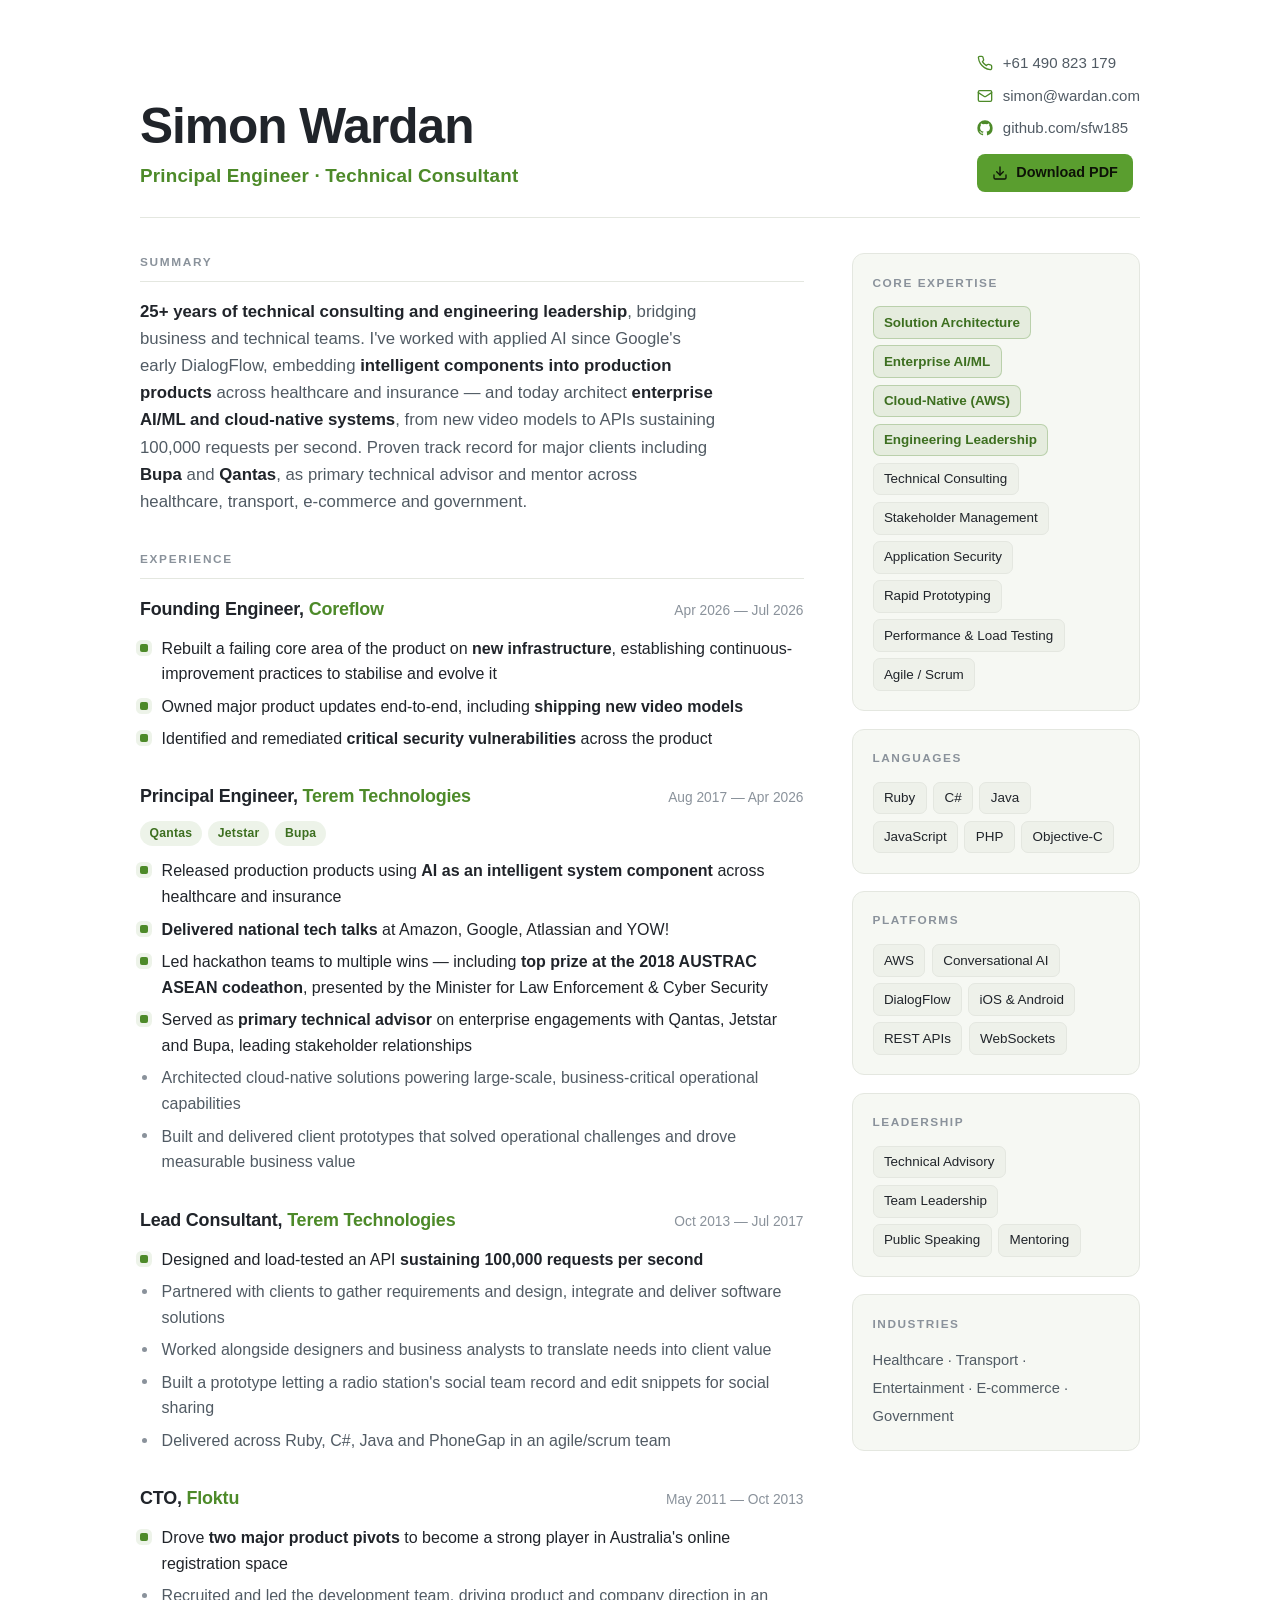
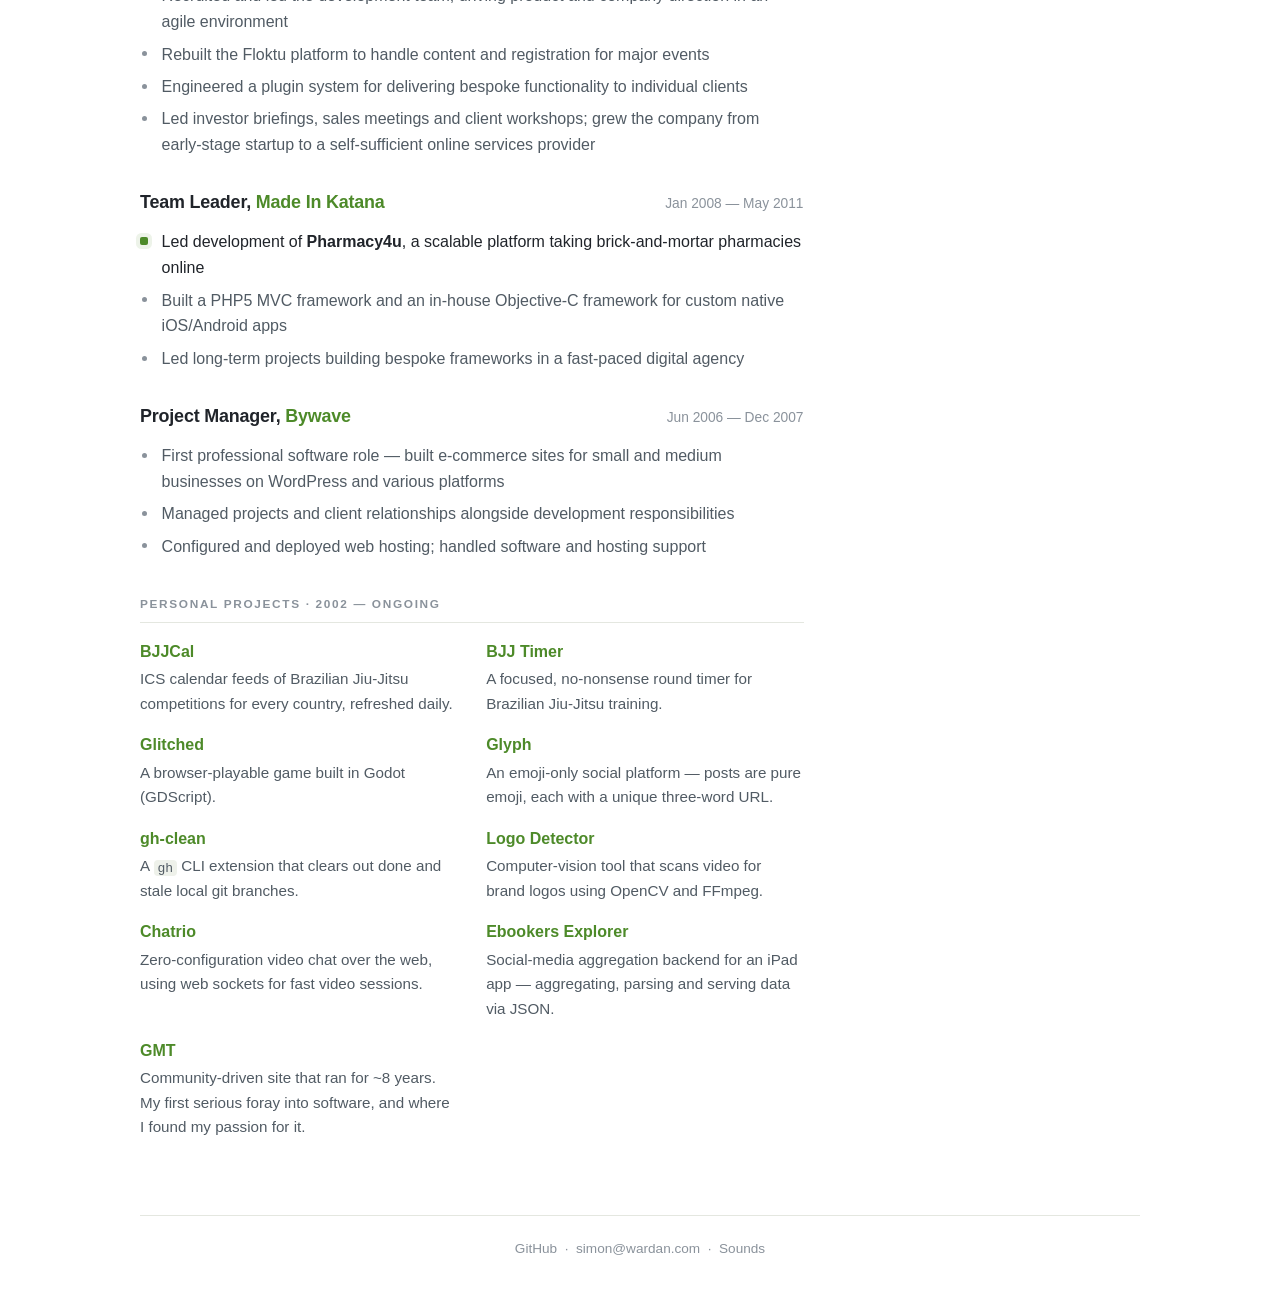
==== index.html @ 1c071cbb "Fix Download button contrast; add GitHub projects - Button text was inheriting .contact a's muted co" ====
<!DOCTYPE html>
<html lang="en-au">
<head>
	<meta charset="utf-8">
	<meta name="viewport" content="width=device-width, initial-scale=1">
	<title>Simon Wardan — Principal Engineer &amp; Technical Consultant</title>
	<meta name="description" content="Simon Wardan — Principal Engineer and technical consultant with 25+ years bridging business and technical teams. Enterprise AI/ML and cloud-native architecture for clients including Bupa, Qantas and Jetstar.">
	<style>
		:root {
			--bg: #ffffff;
			--surface: #f6f8f3;
			--surface-2: #eef1ea;
			--text: #20242a;
			--text-soft: #515b64;
			--text-faint: #8a929b;
			--border: #e4e7e0;
			--accent: #4d8a29;
			--accent-strong: #3d6f20;
			--accent-soft: rgba(77, 138, 41, 0.10);
			--accent-line: rgba(77, 138, 41, 0.28);
			--radius: 12px;
			--maxw: 1080px;
		}
		@media (prefers-color-scheme: dark) {
			:root {
				--bg: #12151a;
				--surface: #1a1e24;
				--surface-2: #21262e;
				--text: #e7eaec;
				--text-soft: #a6afb8;
				--text-faint: #6d7680;
				--border: #2a2f37;
				--accent: #86c34e;
				--accent-strong: #9fd766;
				--accent-soft: rgba(134, 195, 78, 0.13);
				--accent-line: rgba(134, 195, 78, 0.32);
			}
		}

		* { box-sizing: border-box; }
		html { -webkit-text-size-adjust: 100%; }
		body {
			font-family: -apple-system, BlinkMacSystemFont, "Segoe UI", Roboto, Helvetica, Arial, sans-serif;
			color: var(--text);
			background: var(--bg);
			margin: 0;
			line-height: 1.62;
			font-size: 16px;
			-webkit-font-smoothing: antialiased;
		}
		.wrap { max-width: var(--maxw); margin: 0 auto; padding: clamp(1.5rem, 4vw, 3.5rem) clamp(1.1rem, 4vw, 2.5rem); }

		a { color: var(--accent); text-decoration: none; }
		a:hover { text-decoration: underline; }

		/* ---------- Masthead ---------- */
		.masthead {
			display: flex;
			flex-wrap: wrap;
			gap: 1.5rem 2rem;
			align-items: flex-end;
			justify-content: space-between;
			padding-bottom: 1.6rem;
			border-bottom: 1px solid var(--border);
		}
		h1 {
			font-size: clamp(2.1rem, 6vw, 3.1rem);
			line-height: 1.04;
			letter-spacing: -0.02em;
			margin: 0;
			font-weight: 700;
		}
		.role {
			margin: 0.55rem 0 0;
			font-size: clamp(1rem, 2.6vw, 1.18rem);
			color: var(--accent);
			font-weight: 600;
			letter-spacing: 0.01em;
		}
		.contact {
			list-style: none;
			margin: 0;
			padding: 0;
			display: flex;
			flex-direction: column;
			gap: 0.5rem;
			font-size: 0.94rem;
		}
		.contact li { display: flex; align-items: center; gap: 0.6rem; color: var(--text-soft); }
		.contact a { color: var(--text-soft); }
		.contact a:hover { color: var(--accent); }
		.contact svg { width: 16px; height: 16px; flex: none; color: var(--accent); }
		.dl-item { margin-top: 0.35rem; }
		.contact .dl-btn {
			display: inline-flex; align-items: center; gap: 0.5rem;
			background: #5a9e2f; color: #0d1207; font-weight: 700; font-size: 0.9rem;
			padding: 0.45rem 0.95rem; border-radius: 8px; text-decoration: none;
			transition: background 0.15s ease;
		}
		.contact .dl-btn:hover { background: #67b338; color: #0d1207; text-decoration: none; }
		.contact .dl-btn svg { width: 16px; height: 16px; flex: none; color: currentColor; }
		@media (prefers-color-scheme: dark) {
			.contact .dl-btn { background: #86c34e; color: #0d1207; }
			.contact .dl-btn:hover { background: #97d15f; color: #0d1207; }
		}

		/* ---------- Layout ---------- */
		.layout {
			display: grid;
			grid-template-columns: 1fr;
			gap: 2.4rem;
			margin-top: 2.2rem;
		}
		@media (min-width: 880px) {
			.layout { grid-template-columns: minmax(0, 2.3fr) minmax(230px, 1fr); gap: 3rem; }
			.aside { align-self: start; position: sticky; top: 2rem; }
		}

		section { margin: 0 0 2.2rem; }
		.eyebrow {
			font-size: 0.74rem;
			font-weight: 700;
			letter-spacing: 0.14em;
			text-transform: uppercase;
			color: var(--text-faint);
			margin: 0 0 1rem;
			padding-bottom: 0.5rem;
			border-bottom: 1px solid var(--border);
		}

		/* ---------- Summary ---------- */
		.summary { font-size: 1.05rem; color: var(--text-soft); margin: 0 0 1rem; max-width: 62ch; }
		.summary strong { color: var(--text); font-weight: 600; }

		/* ---------- Experience ---------- */
		.job { margin-bottom: 1.9rem; }
		.job:last-child { margin-bottom: 0; }
		.job-head { display: flex; flex-wrap: wrap; align-items: baseline; justify-content: space-between; gap: 0.2rem 1rem; }
		.job-title { font-size: 1.12rem; font-weight: 700; margin: 0; letter-spacing: -0.01em; }
		.job-title .co { color: var(--accent); }
		.job-dates { font-size: 0.86rem; color: var(--text-faint); white-space: nowrap; font-variant-numeric: tabular-nums; }
		.chips { display: flex; flex-wrap: wrap; gap: 0.4rem; margin: 0.6rem 0 0.2rem; }
		.chip {
			font-size: 0.76rem; font-weight: 600; letter-spacing: 0.02em;
			color: var(--accent-strong); background: var(--accent-soft);
			padding: 0.18rem 0.6rem; border-radius: 999px;
		}
		@media (prefers-color-scheme: dark) { .chip { color: var(--accent-strong); } }

		ul.bullets { list-style: none; margin: 0.75rem 0 0; padding: 0; }
		ul.bullets li { position: relative; padding-left: 1.35rem; margin: 0.4rem 0; color: var(--text-soft); }
		ul.bullets li::before {
			content: ""; position: absolute; left: 0.15rem; top: 0.62em;
			width: 5px; height: 5px; border-radius: 50%;
			background: var(--text-faint);
		}
		ul.bullets li.win { color: var(--text); font-weight: 500; }
		ul.bullets li.win::before {
			content: ""; left: 0; top: 0.5em;
			width: 8px; height: 8px; border-radius: 2px;
			background: var(--accent);
			box-shadow: 0 0 0 4px var(--accent-soft);
		}
		ul.bullets li.win b { color: var(--text); font-weight: 700; }

		/* ---------- Projects ---------- */
		.projects { display: grid; gap: 1rem 1.8rem; }
		@media (min-width: 620px) { .projects { grid-template-columns: 1fr 1fr; } }
		.project { padding: 0; }
		.project h3 { margin: 0 0 0.15rem; font-size: 1rem; }
		.project h3 .accent, .project h3 a { color: var(--accent); text-decoration: none; }
		.project h3 a:hover { text-decoration: underline; }
		.project p { margin: 0; color: var(--text-soft); font-size: 0.95rem; }
		.project code { font-family: ui-monospace, SFMono-Regular, Menlo, monospace; font-size: 0.86em; background: var(--surface-2); padding: 0.05em 0.3em; border-radius: 4px; }

		/* ---------- Aside / Skills ---------- */
		.card {
			background: var(--surface);
			border: 1px solid var(--border);
			border-radius: var(--radius);
			padding: 1.2rem 1.25rem;
			margin-bottom: 1.1rem;
		}
		.card h2 {
			font-size: 0.74rem; font-weight: 700; letter-spacing: 0.13em; text-transform: uppercase;
			color: var(--text-faint); margin: 0 0 0.85rem;
		}
		.skill-list { display: flex; flex-wrap: wrap; gap: 0.4rem; }
		.skill {
			font-size: 0.84rem; font-weight: 500;
			background: var(--surface-2); color: var(--text);
			padding: 0.28rem 0.65rem; border-radius: 7px;
			border: 1px solid var(--border);
		}
		.skill.lead { background: var(--accent-soft); border-color: var(--accent-line); color: var(--accent-strong); font-weight: 600; }
		.inline-list { margin: 0; color: var(--text-soft); font-size: 0.92rem; line-height: 1.9; }

		/* ---------- Footer ---------- */
		.foot { margin-top: 2.5rem; padding-top: 1.4rem; border-top: 1px solid var(--border); font-size: 0.85rem; color: var(--text-faint); text-align: center; }
		.foot a { color: var(--text-faint); }
		.foot a:hover { color: var(--accent); }

		/* ---------- Print ---------- */
		@page { size: A4; margin: 12mm; }
		@media print {
			:root {
				--bg: #fff; --surface: #fff; --surface-2: #fff;
				--text: #000; --text-soft: #222; --text-faint: #555;
				--border: #ccc; --accent: #2f6317; --accent-strong: #2f6317;
				--accent-soft: #eef3e8; --accent-line: #cdd9c0;
			}
			body { font-size: 10.5pt; line-height: 1.4; }
			.wrap { max-width: none; padding: 0; }
			.layout { grid-template-columns: minmax(0, 2.3fr) minmax(200px, 1fr); gap: 1.4rem; margin-top: 1.2rem; }
			.aside { position: static; }
			.card { border: 1px solid #ddd; padding: 0.7rem 0.8rem; break-inside: avoid; }
			.job, .project { break-inside: avoid; }
			.contact .dl-item, .foot { display: none; }
			ul.bullets li.win::before { box-shadow: none; }
			a { color: #000; }
		}
	</style>
</head>
<body>
	<div class="wrap">

		<header class="masthead">
			<div class="identity">
				<h1>Simon Wardan</h1>
				<p class="role">Principal Engineer &middot; Technical Consultant</p>
			</div>
			<ul class="contact">
				<li>
					<svg viewBox="0 0 24 24" fill="none" stroke="currentColor" stroke-width="2" stroke-linecap="round" stroke-linejoin="round"><path d="M22 16.92v3a2 2 0 0 1-2.18 2 19.79 19.79 0 0 1-8.63-3.07 19.5 19.5 0 0 1-6-6 19.79 19.79 0 0 1-3.07-8.67A2 2 0 0 1 4.11 2h3a2 2 0 0 1 2 1.72c.13.96.36 1.9.7 2.81a2 2 0 0 1-.45 2.11L8.09 9.91a16 16 0 0 0 6 6l1.27-1.27a2 2 0 0 1 2.11-.45c.9.34 1.85.57 2.81.7A2 2 0 0 1 22 16.92z"/></svg>
					<a href="tel:+61490823179">+61 490 823 179</a>
				</li>
				<li>
					<svg viewBox="0 0 24 24" fill="none" stroke="currentColor" stroke-width="2" stroke-linecap="round" stroke-linejoin="round"><rect x="2" y="4" width="20" height="16" rx="2"/><path d="m22 7-8.97 5.7a1.94 1.94 0 0 1-2.06 0L2 7"/></svg>
					<a href="mailto:simon@wardan.com">simon@wardan.com</a>
				</li>
				<li>
					<svg viewBox="0 0 24 24" fill="currentColor"><path d="M12 .5A11.5 11.5 0 0 0 .5 12a11.5 11.5 0 0 0 7.86 10.92c.58.1.79-.25.79-.56v-2c-3.2.7-3.88-1.37-3.88-1.37-.53-1.34-1.29-1.7-1.29-1.7-1.05-.72.08-.7.08-.7 1.16.08 1.77 1.2 1.77 1.2 1.03 1.77 2.7 1.26 3.36.96.1-.75.4-1.26.73-1.55-2.56-.29-5.25-1.28-5.25-5.7 0-1.26.45-2.29 1.19-3.1-.12-.29-.52-1.46.11-3.05 0 0 .97-.31 3.18 1.18a11 11 0 0 1 5.8 0c2.2-1.49 3.17-1.18 3.17-1.18.63 1.59.23 2.76.11 3.05.74.81 1.19 1.84 1.19 3.1 0 4.43-2.7 5.4-5.27 5.69.41.36.78 1.06.78 2.14v3.17c0 .31.21.67.8.56A11.5 11.5 0 0 0 23.5 12 11.5 11.5 0 0 0 12 .5z"/></svg>
					<a href="https://github.com/sfw185">github.com/sfw185</a>
				</li>
				<li class="dl-item">
					<a class="dl-btn" href="Simon-Wardan-Resume.pdf" download>
						<svg viewBox="0 0 24 24" fill="none" stroke="currentColor" stroke-width="2" stroke-linecap="round" stroke-linejoin="round"><path d="M21 15v4a2 2 0 0 1-2 2H5a2 2 0 0 1-2-2v-4"/><path d="M7 10l5 5 5-5"/><path d="M12 15V3"/></svg>
						Download PDF
					</a>
				</li>
			</ul>
		</header>

		<div class="layout">
			<main>
				<section>
					<p class="eyebrow">Summary</p>
					<p class="summary">
						<strong>25+ years of technical consulting and engineering leadership</strong>, bridging business and technical teams.
						I've worked with applied AI since Google's early DialogFlow, embedding <strong>intelligent components into production
						products</strong> across healthcare and insurance — and today architect <strong>enterprise AI/ML and cloud-native
						systems</strong>, from new video models to APIs sustaining 100,000 requests per second. Proven track record for major
						clients including <strong>Bupa</strong> and <strong>Qantas</strong>, as primary technical advisor and mentor across
						healthcare, transport, e-commerce and government.
					</p>
				</section>

				<section>
					<p class="eyebrow">Experience</p>

					<div class="job">
						<div class="job-head">
							<p class="job-title">Founding Engineer, <span class="co">Coreflow</span></p>
							<span class="job-dates">Apr 2026 — Jul 2026</span>
						</div>
						<ul class="bullets">
							<li class="win">Rebuilt a failing core area of the product on <b>new infrastructure</b>, establishing continuous-improvement practices to stabilise and evolve it</li>
							<li class="win">Owned major product updates end-to-end, including <b>shipping new video models</b></li>
							<li class="win">Identified and remediated <b>critical security vulnerabilities</b> across the product</li>
						</ul>
					</div>

					<div class="job">
						<div class="job-head">
							<p class="job-title">Principal Engineer, <span class="co">Terem Technologies</span></p>
							<span class="job-dates">Aug 2017 — Apr 2026</span>
						</div>
						<div class="chips">
							<span class="chip">Qantas</span>
							<span class="chip">Jetstar</span>
							<span class="chip">Bupa</span>
						</div>
						<ul class="bullets">
							<li class="win">Released production products using <b>AI as an intelligent system component</b> across healthcare and insurance</li>
							<li class="win"><b>Delivered national tech talks</b> at Amazon, Google, Atlassian and YOW!</li>
							<li class="win">Led hackathon teams to multiple wins — including <b>top prize at the 2018 AUSTRAC ASEAN codeathon</b>, presented by the Minister for Law Enforcement &amp; Cyber Security</li>
							<li class="win">Served as <b>primary technical advisor</b> on enterprise engagements with Qantas, Jetstar and Bupa, leading stakeholder relationships</li>
							<li>Architected cloud-native solutions powering large-scale, business-critical operational capabilities</li>
							<li>Built and delivered client prototypes that solved operational challenges and drove measurable business value</li>
						</ul>
					</div>

					<div class="job">
						<div class="job-head">
							<p class="job-title">Lead Consultant, <span class="co">Terem Technologies</span></p>
							<span class="job-dates">Oct 2013 — Jul 2017</span>
						</div>
						<ul class="bullets">
							<li class="win">Designed and load-tested an API <b>sustaining 100,000 requests per second</b></li>
							<li>Partnered with clients to gather requirements and design, integrate and deliver software solutions</li>
							<li>Worked alongside designers and business analysts to translate needs into client value</li>
							<li>Built a prototype letting a radio station's social team record and edit snippets for social sharing</li>
							<li>Delivered across Ruby, C#, Java and PhoneGap in an agile/scrum team</li>
						</ul>
					</div>

					<div class="job">
						<div class="job-head">
							<p class="job-title">CTO, <span class="co">Floktu</span></p>
							<span class="job-dates">May 2011 — Oct 2013</span>
						</div>
						<ul class="bullets">
							<li class="win">Drove <b>two major product pivots</b> to become a strong player in Australia's online registration space</li>
							<li>Recruited and led the development team, driving product and company direction in an agile environment</li>
							<li>Rebuilt the Floktu platform to handle content and registration for major events</li>
							<li>Engineered a plugin system for delivering bespoke functionality to individual clients</li>
							<li>Led investor briefings, sales meetings and client workshops; grew the company from early-stage startup to a self-sufficient online services provider</li>
						</ul>
					</div>

					<div class="job">
						<div class="job-head">
							<p class="job-title">Team Leader, <span class="co">Made In Katana</span></p>
							<span class="job-dates">Jan 2008 — May 2011</span>
						</div>
						<ul class="bullets">
							<li class="win">Led development of <b>Pharmacy4u</b>, a scalable platform taking brick-and-mortar pharmacies online</li>
							<li>Built a PHP5 MVC framework and an in-house Objective-C framework for custom native iOS/Android apps</li>
							<li>Led long-term projects building bespoke frameworks in a fast-paced digital agency</li>
						</ul>
					</div>

					<div class="job">
						<div class="job-head">
							<p class="job-title">Project Manager, <span class="co">Bywave</span></p>
							<span class="job-dates">Jun 2006 — Dec 2007</span>
						</div>
						<ul class="bullets">
							<li>First professional software role — built e-commerce sites for small and medium businesses on WordPress and various platforms</li>
							<li>Managed projects and client relationships alongside development responsibilities</li>
							<li>Configured and deployed web hosting; handled software and hosting support</li>
						</ul>
					</div>
				</section>

				<section>
					<p class="eyebrow">Personal Projects &middot; 2002 — Ongoing</p>
					<div class="projects">
						<div class="project">
							<h3><a href="https://bjjcal.app/">BJJCal</a></h3>
							<p>ICS calendar feeds of Brazilian Jiu-Jitsu competitions for every country, refreshed daily.</p>
						</div>
						<div class="project">
							<h3><a href="https://bjj-timer.com/">BJJ Timer</a></h3>
							<p>A focused, no-nonsense round timer for Brazilian Jiu-Jitsu training.</p>
						</div>
						<div class="project">
							<h3><a href="https://playglitched.com/">Glitched</a></h3>
							<p>A browser-playable game built in Godot (GDScript).</p>
						</div>
						<div class="project">
							<h3><a href="https://github.com/sfw185/glyph">Glyph</a></h3>
							<p>An emoji-only social platform — posts are pure emoji, each with a unique three-word URL.</p>
						</div>
						<div class="project">
							<h3><a href="https://github.com/sfw185/gh-clean">gh-clean</a></h3>
							<p>A <code>gh</code> CLI extension that clears out done and stale local git branches.</p>
						</div>
						<div class="project">
							<h3><a href="https://github.com/sfw185/LogoDetector">Logo Detector</a></h3>
							<p>Computer-vision tool that scans video for brand logos using OpenCV and FFmpeg.</p>
						</div>
						<div class="project">
							<h3><span class="accent">Chatrio</span></h3>
							<p>Zero-configuration video chat over the web, using web sockets for fast video sessions.</p>
						</div>
						<div class="project">
							<h3><span class="accent">Ebookers Explorer</span></h3>
							<p>Social-media aggregation backend for an iPad app — aggregating, parsing and serving data via JSON.</p>
						</div>
						<div class="project">
							<h3><span class="accent">GMT</span></h3>
							<p>Community-driven site that ran for ~8 years. My first serious foray into software, and where I found my passion for it.</p>
						</div>
					</div>
				</section>
			</main>

			<aside class="aside">
				<div class="card">
					<h2>Core Expertise</h2>
					<div class="skill-list">
						<span class="skill lead">Solution Architecture</span>
						<span class="skill lead">Enterprise AI/ML</span>
						<span class="skill lead">Cloud-Native (AWS)</span>
						<span class="skill lead">Engineering Leadership</span>
						<span class="skill">Technical Consulting</span>
						<span class="skill">Stakeholder Management</span>
						<span class="skill">Application Security</span>
						<span class="skill">Rapid Prototyping</span>
						<span class="skill">Performance &amp; Load Testing</span>
						<span class="skill">Agile / Scrum</span>
					</div>
				</div>

				<div class="card">
					<h2>Languages</h2>
					<div class="skill-list">
						<span class="skill">Ruby</span>
						<span class="skill">C#</span>
						<span class="skill">Java</span>
						<span class="skill">JavaScript</span>
						<span class="skill">PHP</span>
						<span class="skill">Objective-C</span>
					</div>
				</div>

				<div class="card">
					<h2>Platforms</h2>
					<div class="skill-list">
						<span class="skill">AWS</span>
						<span class="skill">Conversational AI</span>
						<span class="skill">DialogFlow</span>
						<span class="skill">iOS &amp; Android</span>
						<span class="skill">REST APIs</span>
						<span class="skill">WebSockets</span>
					</div>
				</div>

				<div class="card">
					<h2>Leadership</h2>
					<div class="skill-list">
						<span class="skill">Technical Advisory</span>
						<span class="skill">Team Leadership</span>
						<span class="skill">Public Speaking</span>
						<span class="skill">Mentoring</span>
					</div>
				</div>

				<div class="card">
					<h2>Industries</h2>
					<p class="inline-list">Healthcare &middot; Transport &middot; Entertainment &middot; E-commerce &middot; Government</p>
				</div>
			</aside>
		</div>

		<footer class="foot">
			<a href="https://github.com/sfw185">GitHub</a> &nbsp;&middot;&nbsp;
			<a href="mailto:simon@wardan.com">simon@wardan.com</a> &nbsp;&middot;&nbsp;
			<a href="sounds">Sounds</a>
		</footer>

	</div>
</body>
</html>
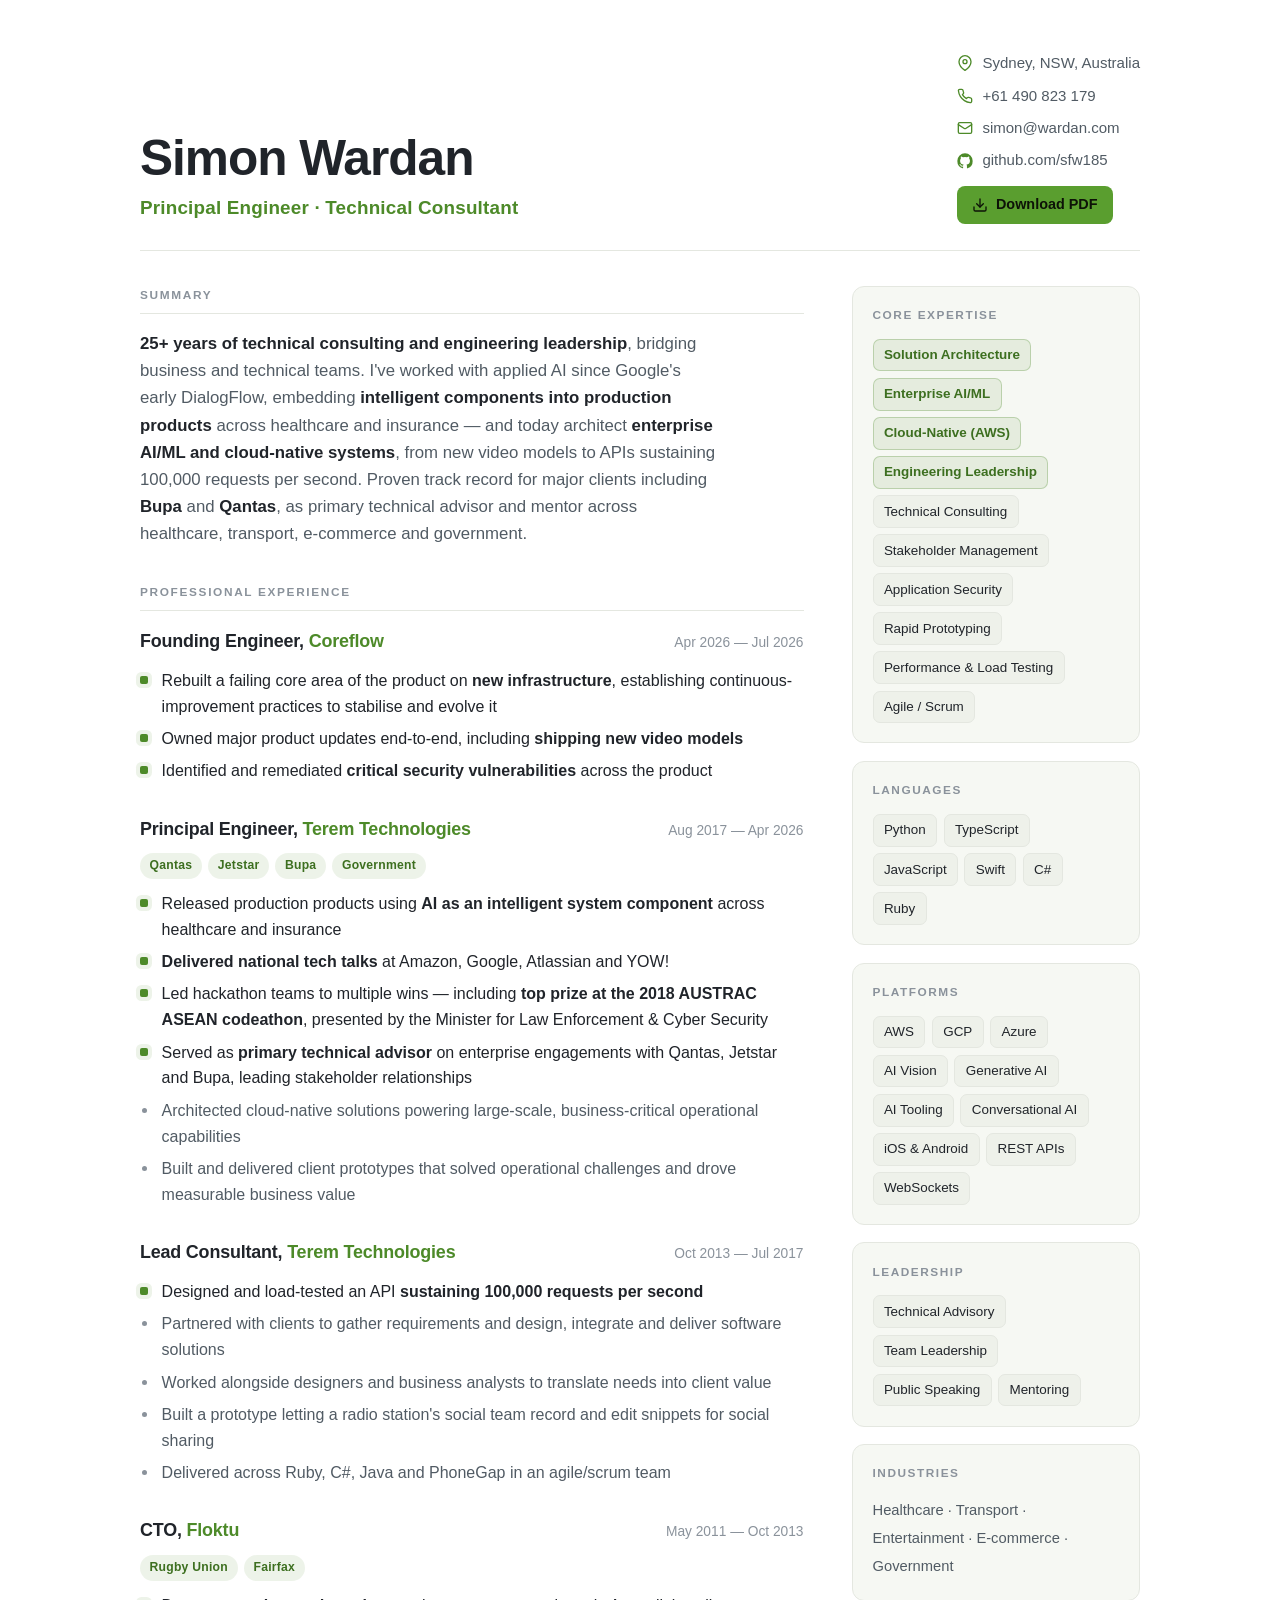
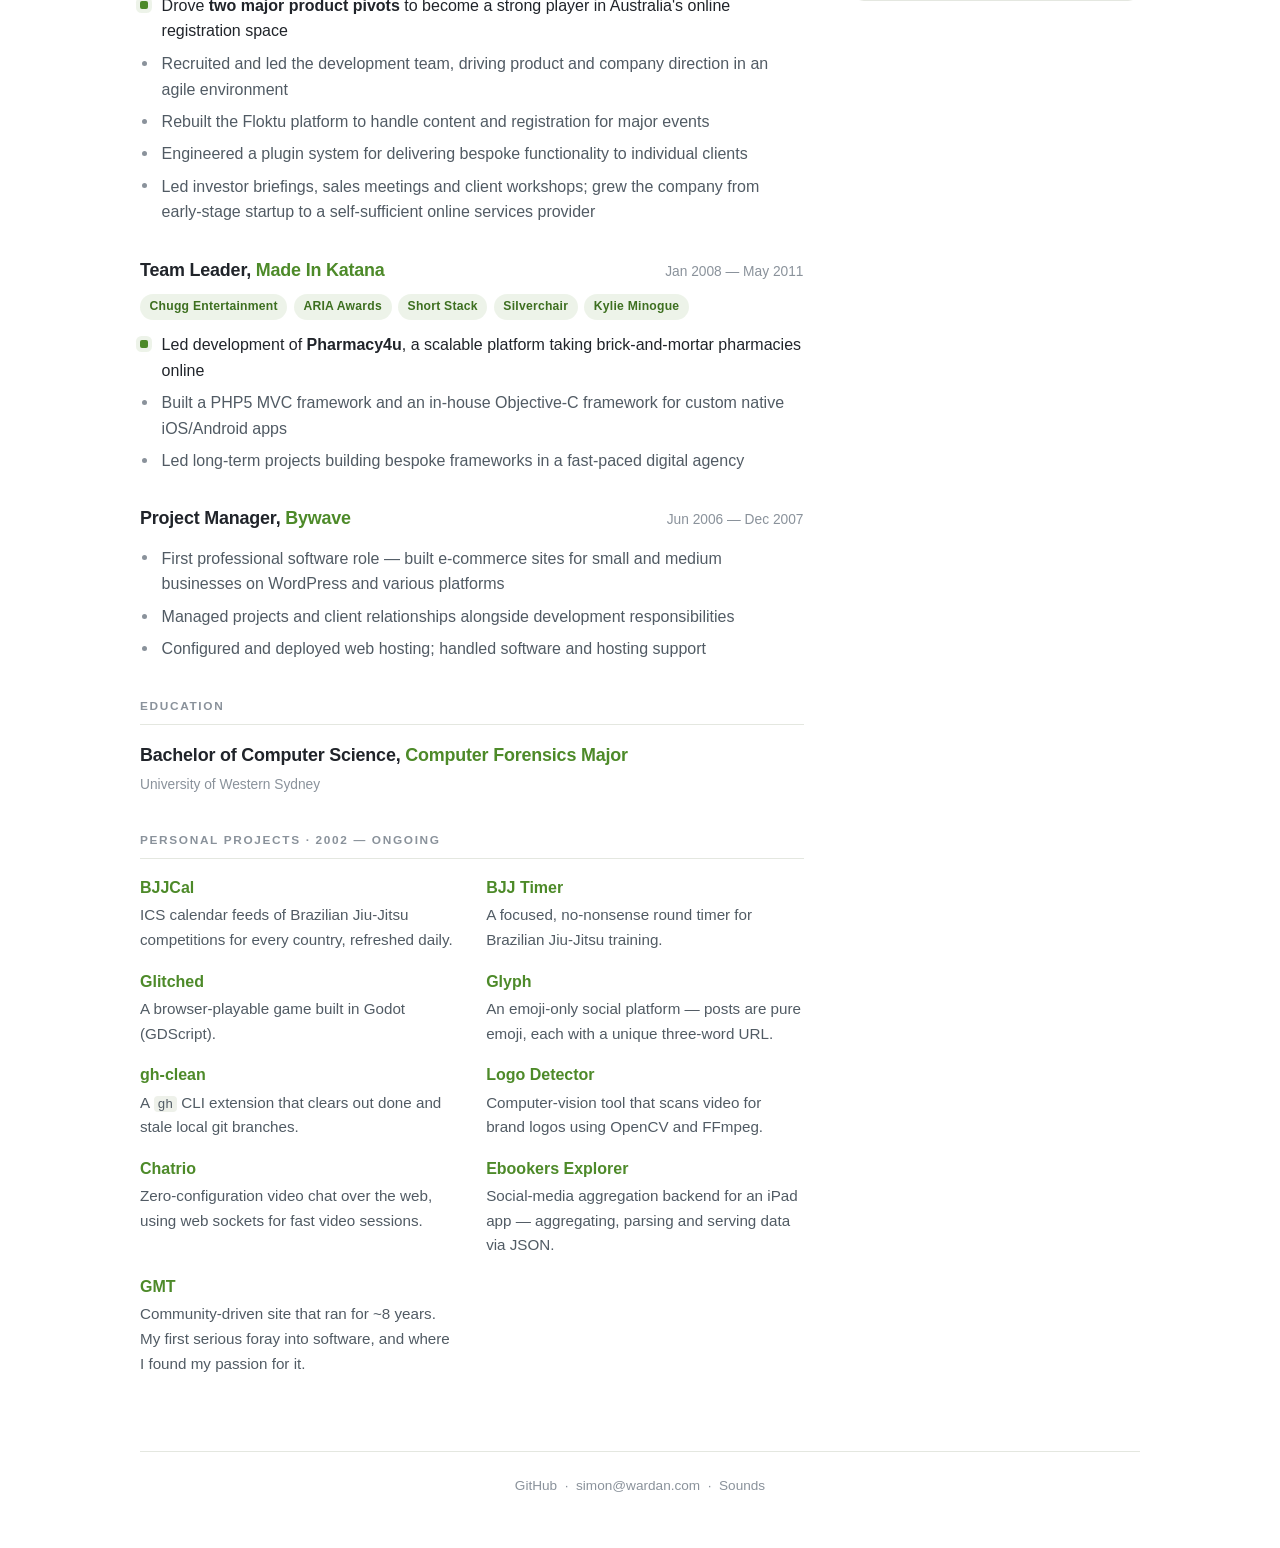
==== commit 1e1c5ff9: "Expand resume content and improve ATS compatibility - Add client chips: Made In Katana (Chugg Entert" ====
--- a/index.html
+++ b/index.html
@@ -5,221 +5,7 @@
 	<meta name="viewport" content="width=device-width, initial-scale=1">
 	<title>Simon Wardan — Principal Engineer &amp; Technical Consultant</title>
 	<meta name="description" content="Simon Wardan — Principal Engineer and technical consultant with 25+ years bridging business and technical teams. Enterprise AI/ML and cloud-native architecture for clients including Bupa, Qantas and Jetstar.">
-	<style>
-		:root {
-			--bg: #ffffff;
-			--surface: #f6f8f3;
-			--surface-2: #eef1ea;
-			--text: #20242a;
-			--text-soft: #515b64;
-			--text-faint: #8a929b;
-			--border: #e4e7e0;
-			--accent: #4d8a29;
-			--accent-strong: #3d6f20;
-			--accent-soft: rgba(77, 138, 41, 0.10);
-			--accent-line: rgba(77, 138, 41, 0.28);
-			--radius: 12px;
-			--maxw: 1080px;
-		}
-		@media (prefers-color-scheme: dark) {
-			:root {
-				--bg: #12151a;
-				--surface: #1a1e24;
-				--surface-2: #21262e;
-				--text: #e7eaec;
-				--text-soft: #a6afb8;
-				--text-faint: #6d7680;
-				--border: #2a2f37;
-				--accent: #86c34e;
-				--accent-strong: #9fd766;
-				--accent-soft: rgba(134, 195, 78, 0.13);
-				--accent-line: rgba(134, 195, 78, 0.32);
-			}
-		}
-
-		* { box-sizing: border-box; }
-		html { -webkit-text-size-adjust: 100%; }
-		body {
-			font-family: -apple-system, BlinkMacSystemFont, "Segoe UI", Roboto, Helvetica, Arial, sans-serif;
-			color: var(--text);
-			background: var(--bg);
-			margin: 0;
-			line-height: 1.62;
-			font-size: 16px;
-			-webkit-font-smoothing: antialiased;
-		}
-		.wrap { max-width: var(--maxw); margin: 0 auto; padding: clamp(1.5rem, 4vw, 3.5rem) clamp(1.1rem, 4vw, 2.5rem); }
-
-		a { color: var(--accent); text-decoration: none; }
-		a:hover { text-decoration: underline; }
-
-		/* ---------- Masthead ---------- */
-		.masthead {
-			display: flex;
-			flex-wrap: wrap;
-			gap: 1.5rem 2rem;
-			align-items: flex-end;
-			justify-content: space-between;
-			padding-bottom: 1.6rem;
-			border-bottom: 1px solid var(--border);
-		}
-		h1 {
-			font-size: clamp(2.1rem, 6vw, 3.1rem);
-			line-height: 1.04;
-			letter-spacing: -0.02em;
-			margin: 0;
-			font-weight: 700;
-		}
-		.role {
-			margin: 0.55rem 0 0;
-			font-size: clamp(1rem, 2.6vw, 1.18rem);
-			color: var(--accent);
-			font-weight: 600;
-			letter-spacing: 0.01em;
-		}
-		.contact {
-			list-style: none;
-			margin: 0;
-			padding: 0;
-			display: flex;
-			flex-direction: column;
-			gap: 0.5rem;
-			font-size: 0.94rem;
-		}
-		.contact li { display: flex; align-items: center; gap: 0.6rem; color: var(--text-soft); }
-		.contact a { color: var(--text-soft); }
-		.contact a:hover { color: var(--accent); }
-		.contact svg { width: 16px; height: 16px; flex: none; color: var(--accent); }
-		.dl-item { margin-top: 0.35rem; }
-		.contact .dl-btn {
-			display: inline-flex; align-items: center; gap: 0.5rem;
-			background: #5a9e2f; color: #0d1207; font-weight: 700; font-size: 0.9rem;
-			padding: 0.45rem 0.95rem; border-radius: 8px; text-decoration: none;
-			transition: background 0.15s ease;
-		}
-		.contact .dl-btn:hover { background: #67b338; color: #0d1207; text-decoration: none; }
-		.contact .dl-btn svg { width: 16px; height: 16px; flex: none; color: currentColor; }
-		@media (prefers-color-scheme: dark) {
-			.contact .dl-btn { background: #86c34e; color: #0d1207; }
-			.contact .dl-btn:hover { background: #97d15f; color: #0d1207; }
-		}
-
-		/* ---------- Layout ---------- */
-		.layout {
-			display: grid;
-			grid-template-columns: 1fr;
-			gap: 2.4rem;
-			margin-top: 2.2rem;
-		}
-		@media (min-width: 880px) {
-			.layout { grid-template-columns: minmax(0, 2.3fr) minmax(230px, 1fr); gap: 3rem; }
-			.aside { align-self: start; position: sticky; top: 2rem; }
-		}
-
-		section { margin: 0 0 2.2rem; }
-		.eyebrow {
-			font-size: 0.74rem;
-			font-weight: 700;
-			letter-spacing: 0.14em;
-			text-transform: uppercase;
-			color: var(--text-faint);
-			margin: 0 0 1rem;
-			padding-bottom: 0.5rem;
-			border-bottom: 1px solid var(--border);
-		}
-
-		/* ---------- Summary ---------- */
-		.summary { font-size: 1.05rem; color: var(--text-soft); margin: 0 0 1rem; max-width: 62ch; }
-		.summary strong { color: var(--text); font-weight: 600; }
-
-		/* ---------- Experience ---------- */
-		.job { margin-bottom: 1.9rem; }
-		.job:last-child { margin-bottom: 0; }
-		.job-head { display: flex; flex-wrap: wrap; align-items: baseline; justify-content: space-between; gap: 0.2rem 1rem; }
-		.job-title { font-size: 1.12rem; font-weight: 700; margin: 0; letter-spacing: -0.01em; }
-		.job-title .co { color: var(--accent); }
-		.job-dates { font-size: 0.86rem; color: var(--text-faint); white-space: nowrap; font-variant-numeric: tabular-nums; }
-		.chips { display: flex; flex-wrap: wrap; gap: 0.4rem; margin: 0.6rem 0 0.2rem; }
-		.chip {
-			font-size: 0.76rem; font-weight: 600; letter-spacing: 0.02em;
-			color: var(--accent-strong); background: var(--accent-soft);
-			padding: 0.18rem 0.6rem; border-radius: 999px;
-		}
-		@media (prefers-color-scheme: dark) { .chip { color: var(--accent-strong); } }
-
-		ul.bullets { list-style: none; margin: 0.75rem 0 0; padding: 0; }
-		ul.bullets li { position: relative; padding-left: 1.35rem; margin: 0.4rem 0; color: var(--text-soft); }
-		ul.bullets li::before {
-			content: ""; position: absolute; left: 0.15rem; top: 0.62em;
-			width: 5px; height: 5px; border-radius: 50%;
-			background: var(--text-faint);
-		}
-		ul.bullets li.win { color: var(--text); font-weight: 500; }
-		ul.bullets li.win::before {
-			content: ""; left: 0; top: 0.5em;
-			width: 8px; height: 8px; border-radius: 2px;
-			background: var(--accent);
-			box-shadow: 0 0 0 4px var(--accent-soft);
-		}
-		ul.bullets li.win b { color: var(--text); font-weight: 700; }
-
-		/* ---------- Projects ---------- */
-		.projects { display: grid; gap: 1rem 1.8rem; }
-		@media (min-width: 620px) { .projects { grid-template-columns: 1fr 1fr; } }
-		.project { padding: 0; }
-		.project h3 { margin: 0 0 0.15rem; font-size: 1rem; }
-		.project h3 .accent, .project h3 a { color: var(--accent); text-decoration: none; }
-		.project h3 a:hover { text-decoration: underline; }
-		.project p { margin: 0; color: var(--text-soft); font-size: 0.95rem; }
-		.project code { font-family: ui-monospace, SFMono-Regular, Menlo, monospace; font-size: 0.86em; background: var(--surface-2); padding: 0.05em 0.3em; border-radius: 4px; }
-
-		/* ---------- Aside / Skills ---------- */
-		.card {
-			background: var(--surface);
-			border: 1px solid var(--border);
-			border-radius: var(--radius);
-			padding: 1.2rem 1.25rem;
-			margin-bottom: 1.1rem;
-		}
-		.card h2 {
-			font-size: 0.74rem; font-weight: 700; letter-spacing: 0.13em; text-transform: uppercase;
-			color: var(--text-faint); margin: 0 0 0.85rem;
-		}
-		.skill-list { display: flex; flex-wrap: wrap; gap: 0.4rem; }
-		.skill {
-			font-size: 0.84rem; font-weight: 500;
-			background: var(--surface-2); color: var(--text);
-			padding: 0.28rem 0.65rem; border-radius: 7px;
-			border: 1px solid var(--border);
-		}
-		.skill.lead { background: var(--accent-soft); border-color: var(--accent-line); color: var(--accent-strong); font-weight: 600; }
-		.inline-list { margin: 0; color: var(--text-soft); font-size: 0.92rem; line-height: 1.9; }
-
-		/* ---------- Footer ---------- */
-		.foot { margin-top: 2.5rem; padding-top: 1.4rem; border-top: 1px solid var(--border); font-size: 0.85rem; color: var(--text-faint); text-align: center; }
-		.foot a { color: var(--text-faint); }
-		.foot a:hover { color: var(--accent); }
-
-		/* ---------- Print ---------- */
-		@page { size: A4; margin: 12mm; }
-		@media print {
-			:root {
-				--bg: #fff; --surface: #fff; --surface-2: #fff;
-				--text: #000; --text-soft: #222; --text-faint: #555;
-				--border: #ccc; --accent: #2f6317; --accent-strong: #2f6317;
-				--accent-soft: #eef3e8; --accent-line: #cdd9c0;
-			}
-			body { font-size: 10.5pt; line-height: 1.4; }
-			.wrap { max-width: none; padding: 0; }
-			.layout { grid-template-columns: minmax(0, 2.3fr) minmax(200px, 1fr); gap: 1.4rem; margin-top: 1.2rem; }
-			.aside { position: static; }
-			.card { border: 1px solid #ddd; padding: 0.7rem 0.8rem; break-inside: avoid; }
-			.job, .project { break-inside: avoid; }
-			.contact .dl-item, .foot { display: none; }
-			ul.bullets li.win::before { box-shadow: none; }
-			a { color: #000; }
-		}
-	</style>
+	<link rel="stylesheet" href="styles.css">
 </head>
 <body>
 	<div class="wrap">
@@ -230,6 +16,10 @@
 				<p class="role">Principal Engineer &middot; Technical Consultant</p>
 			</div>
 			<ul class="contact">
+				<li>
+					<svg viewBox="0 0 24 24" fill="none" stroke="currentColor" stroke-width="2" stroke-linecap="round" stroke-linejoin="round"><path d="M21 10c0 7-9 13-9 13s-9-6-9-13a9 9 0 0 1 18 0z"/><circle cx="12" cy="10" r="3"/></svg>
+					<span>Sydney, NSW, Australia</span>
+				</li>
 				<li>
 					<svg viewBox="0 0 24 24" fill="none" stroke="currentColor" stroke-width="2" stroke-linecap="round" stroke-linejoin="round"><path d="M22 16.92v3a2 2 0 0 1-2.18 2 19.79 19.79 0 0 1-8.63-3.07 19.5 19.5 0 0 1-6-6 19.79 19.79 0 0 1-3.07-8.67A2 2 0 0 1 4.11 2h3a2 2 0 0 1 2 1.72c.13.96.36 1.9.7 2.81a2 2 0 0 1-.45 2.11L8.09 9.91a16 16 0 0 0 6 6l1.27-1.27a2 2 0 0 1 2.11-.45c.9.34 1.85.57 2.81.7A2 2 0 0 1 22 16.92z"/></svg>
 					<a href="tel:+61490823179">+61 490 823 179</a>
@@ -266,7 +56,7 @@
 				</section>
 
 				<section>
-					<p class="eyebrow">Experience</p>
+					<p class="eyebrow">Professional Experience</p>
 
 					<div class="job">
 						<div class="job-head">
@@ -289,6 +79,7 @@
 							<span class="chip">Qantas</span>
 							<span class="chip">Jetstar</span>
 							<span class="chip">Bupa</span>
+							<span class="chip">Government</span>
 						</div>
 						<ul class="bullets">
 							<li class="win">Released production products using <b>AI as an intelligent system component</b> across healthcare and insurance</li>
@@ -319,6 +110,10 @@
 							<p class="job-title">CTO, <span class="co">Floktu</span></p>
 							<span class="job-dates">May 2011 — Oct 2013</span>
 						</div>
+						<div class="chips">
+							<span class="chip">Rugby Union</span>
+							<span class="chip">Fairfax</span>
+						</div>
 						<ul class="bullets">
 							<li class="win">Drove <b>two major product pivots</b> to become a strong player in Australia's online registration space</li>
 							<li>Recruited and led the development team, driving product and company direction in an agile environment</li>
@@ -333,6 +128,13 @@
 							<p class="job-title">Team Leader, <span class="co">Made In Katana</span></p>
 							<span class="job-dates">Jan 2008 — May 2011</span>
 						</div>
+						<div class="chips">
+							<span class="chip">Chugg Entertainment</span>
+							<span class="chip">ARIA Awards</span>
+							<span class="chip">Short Stack</span>
+							<span class="chip">Silverchair</span>
+							<span class="chip">Kylie Minogue</span>
+						</div>
 						<ul class="bullets">
 							<li class="win">Led development of <b>Pharmacy4u</b>, a scalable platform taking brick-and-mortar pharmacies online</li>
 							<li>Built a PHP5 MVC framework and an in-house Objective-C framework for custom native iOS/Android apps</li>
@@ -350,6 +152,16 @@
 							<li>Managed projects and client relationships alongside development responsibilities</li>
 							<li>Configured and deployed web hosting; handled software and hosting support</li>
 						</ul>
+					</div>
+				</section>
+
+				<section>
+					<p class="eyebrow">Education</p>
+					<div class="job">
+						<div class="job-head">
+							<p class="job-title">Bachelor of Computer Science, <span class="co">Computer Forensics Major</span></p>
+							<span class="job-dates">University of Western Sydney</span>
+						</div>
 					</div>
 				</section>
 
@@ -416,12 +228,12 @@
 				<div class="card">
 					<h2>Languages</h2>
 					<div class="skill-list">
+						<span class="skill">Python</span>
+						<span class="skill">TypeScript</span>
+						<span class="skill">JavaScript</span>
+						<span class="skill">Swift</span>
+						<span class="skill">C#</span>
 						<span class="skill">Ruby</span>
-						<span class="skill">C#</span>
-						<span class="skill">Java</span>
-						<span class="skill">JavaScript</span>
-						<span class="skill">PHP</span>
-						<span class="skill">Objective-C</span>
 					</div>
 				</div>
 
@@ -429,8 +241,12 @@
 					<h2>Platforms</h2>
 					<div class="skill-list">
 						<span class="skill">AWS</span>
+						<span class="skill">GCP</span>
+						<span class="skill">Azure</span>
+						<span class="skill">AI Vision</span>
+						<span class="skill">Generative AI</span>
+						<span class="skill">AI Tooling</span>
 						<span class="skill">Conversational AI</span>
-						<span class="skill">DialogFlow</span>
 						<span class="skill">iOS &amp; Android</span>
 						<span class="skill">REST APIs</span>
 						<span class="skill">WebSockets</span>
--- a/styles.css
+++ b/styles.css
@@ -0,0 +1,213 @@
+:root {
+	--bg: #ffffff;
+	--surface: #f6f8f3;
+	--surface-2: #eef1ea;
+	--text: #20242a;
+	--text-soft: #515b64;
+	--text-faint: #8a929b;
+	--border: #e4e7e0;
+	--accent: #4d8a29;
+	--accent-strong: #3d6f20;
+	--accent-soft: rgba(77, 138, 41, 0.10);
+	--accent-line: rgba(77, 138, 41, 0.28);
+	--radius: 12px;
+	--maxw: 1080px;
+}
+@media (prefers-color-scheme: dark) {
+	:root {
+		--bg: #12151a;
+		--surface: #1a1e24;
+		--surface-2: #21262e;
+		--text: #e7eaec;
+		--text-soft: #a6afb8;
+		--text-faint: #6d7680;
+		--border: #2a2f37;
+		--accent: #86c34e;
+		--accent-strong: #9fd766;
+		--accent-soft: rgba(134, 195, 78, 0.13);
+		--accent-line: rgba(134, 195, 78, 0.32);
+	}
+}
+
+* { box-sizing: border-box; }
+html { -webkit-text-size-adjust: 100%; }
+body {
+	font-family: -apple-system, BlinkMacSystemFont, "Segoe UI", Roboto, Helvetica, Arial, sans-serif;
+	color: var(--text);
+	background: var(--bg);
+	margin: 0;
+	line-height: 1.62;
+	font-size: 16px;
+	-webkit-font-smoothing: antialiased;
+}
+.wrap { max-width: var(--maxw); margin: 0 auto; padding: clamp(1.5rem, 4vw, 3.5rem) clamp(1.1rem, 4vw, 2.5rem); }
+
+a { color: var(--accent); text-decoration: none; }
+a:hover { text-decoration: underline; }
+
+/* ---------- Masthead ---------- */
+.masthead {
+	display: flex;
+	flex-wrap: wrap;
+	gap: 1.5rem 2rem;
+	align-items: flex-end;
+	justify-content: space-between;
+	padding-bottom: 1.6rem;
+	border-bottom: 1px solid var(--border);
+}
+h1 {
+	font-size: clamp(2.1rem, 6vw, 3.1rem);
+	line-height: 1.04;
+	letter-spacing: -0.02em;
+	margin: 0;
+	font-weight: 700;
+}
+.role {
+	margin: 0.55rem 0 0;
+	font-size: clamp(1rem, 2.6vw, 1.18rem);
+	color: var(--accent);
+	font-weight: 600;
+	letter-spacing: 0.01em;
+}
+.contact {
+	list-style: none;
+	margin: 0;
+	padding: 0;
+	display: flex;
+	flex-direction: column;
+	gap: 0.5rem;
+	font-size: 0.94rem;
+}
+.contact li { display: flex; align-items: center; gap: 0.6rem; color: var(--text-soft); }
+.contact a { color: var(--text-soft); }
+.contact a:hover { color: var(--accent); }
+.contact svg { width: 16px; height: 16px; flex: none; color: var(--accent); }
+.dl-item { margin-top: 0.35rem; }
+.contact .dl-btn {
+	display: inline-flex; align-items: center; gap: 0.5rem;
+	background: #5a9e2f; color: #0d1207; font-weight: 700; font-size: 0.9rem;
+	padding: 0.45rem 0.95rem; border-radius: 8px; text-decoration: none;
+	transition: background 0.15s ease;
+}
+.contact .dl-btn:hover { background: #67b338; color: #0d1207; text-decoration: none; }
+.contact .dl-btn svg { width: 16px; height: 16px; flex: none; color: currentColor; }
+@media (prefers-color-scheme: dark) {
+	.contact .dl-btn { background: #86c34e; color: #0d1207; }
+	.contact .dl-btn:hover { background: #97d15f; color: #0d1207; }
+}
+
+/* ---------- Layout ---------- */
+.layout {
+	display: grid;
+	grid-template-columns: 1fr;
+	gap: 2.4rem;
+	margin-top: 2.2rem;
+}
+@media (min-width: 880px) {
+	.layout { grid-template-columns: minmax(0, 2.3fr) minmax(230px, 1fr); gap: 3rem; }
+	.aside { align-self: start; position: sticky; top: 2rem; }
+}
+
+section { margin: 0 0 2.2rem; }
+.eyebrow {
+	font-size: 0.74rem;
+	font-weight: 700;
+	letter-spacing: 0.14em;
+	text-transform: uppercase;
+	color: var(--text-faint);
+	margin: 0 0 1rem;
+	padding-bottom: 0.5rem;
+	border-bottom: 1px solid var(--border);
+}
+
+/* ---------- Summary ---------- */
+.summary { font-size: 1.05rem; color: var(--text-soft); margin: 0 0 1rem; max-width: 62ch; }
+.summary strong { color: var(--text); font-weight: 600; }
+
+/* ---------- Experience ---------- */
+.job { margin-bottom: 1.9rem; }
+.job:last-child { margin-bottom: 0; }
+.job-head { display: flex; flex-wrap: wrap; align-items: baseline; justify-content: space-between; gap: 0.2rem 1rem; }
+.job-title { font-size: 1.12rem; font-weight: 700; margin: 0; letter-spacing: -0.01em; }
+.job-title .co { color: var(--accent); }
+.job-dates { font-size: 0.86rem; color: var(--text-faint); white-space: nowrap; font-variant-numeric: tabular-nums; }
+.chips { display: flex; flex-wrap: wrap; gap: 0.4rem; margin: 0.6rem 0 0.2rem; }
+.chip {
+	font-size: 0.76rem; font-weight: 600; letter-spacing: 0.02em;
+	color: var(--accent-strong); background: var(--accent-soft);
+	padding: 0.18rem 0.6rem; border-radius: 999px;
+}
+@media (prefers-color-scheme: dark) { .chip { color: var(--accent-strong); } }
+
+ul.bullets { list-style: none; margin: 0.75rem 0 0; padding: 0; }
+ul.bullets li { position: relative; padding-left: 1.35rem; margin: 0.4rem 0; color: var(--text-soft); }
+ul.bullets li::before {
+	content: ""; position: absolute; left: 0.15rem; top: 0.62em;
+	width: 5px; height: 5px; border-radius: 50%;
+	background: var(--text-faint);
+}
+ul.bullets li.win { color: var(--text); font-weight: 500; }
+ul.bullets li.win::before {
+	content: ""; left: 0; top: 0.5em;
+	width: 8px; height: 8px; border-radius: 2px;
+	background: var(--accent);
+	box-shadow: 0 0 0 4px var(--accent-soft);
+}
+ul.bullets li.win b { color: var(--text); font-weight: 700; }
+
+/* ---------- Projects ---------- */
+.projects { display: grid; gap: 1rem 1.8rem; }
+@media (min-width: 620px) { .projects { grid-template-columns: 1fr 1fr; } }
+.project { padding: 0; }
+.project h3 { margin: 0 0 0.15rem; font-size: 1rem; }
+.project h3 .accent, .project h3 a { color: var(--accent); text-decoration: none; }
+.project h3 a:hover { text-decoration: underline; }
+.project p { margin: 0; color: var(--text-soft); font-size: 0.95rem; }
+.project code { font-family: ui-monospace, SFMono-Regular, Menlo, monospace; font-size: 0.86em; background: var(--surface-2); padding: 0.05em 0.3em; border-radius: 4px; }
+
+/* ---------- Aside / Skills ---------- */
+.card {
+	background: var(--surface);
+	border: 1px solid var(--border);
+	border-radius: var(--radius);
+	padding: 1.2rem 1.25rem;
+	margin-bottom: 1.1rem;
+}
+.card h2 {
+	font-size: 0.74rem; font-weight: 700; letter-spacing: 0.13em; text-transform: uppercase;
+	color: var(--text-faint); margin: 0 0 0.85rem;
+}
+.skill-list { display: flex; flex-wrap: wrap; gap: 0.4rem; }
+.skill {
+	font-size: 0.84rem; font-weight: 500;
+	background: var(--surface-2); color: var(--text);
+	padding: 0.28rem 0.65rem; border-radius: 7px;
+	border: 1px solid var(--border);
+}
+.skill.lead { background: var(--accent-soft); border-color: var(--accent-line); color: var(--accent-strong); font-weight: 600; }
+.inline-list { margin: 0; color: var(--text-soft); font-size: 0.92rem; line-height: 1.9; }
+
+/* ---------- Footer ---------- */
+.foot { margin-top: 2.5rem; padding-top: 1.4rem; border-top: 1px solid var(--border); font-size: 0.85rem; color: var(--text-faint); text-align: center; }
+.foot a { color: var(--text-faint); }
+.foot a:hover { color: var(--accent); }
+
+/* ---------- Print ---------- */
+@page { size: A4; margin: 12mm; }
+@media print {
+	:root {
+		--bg: #fff; --surface: #fff; --surface-2: #fff;
+		--text: #000; --text-soft: #222; --text-faint: #555;
+		--border: #ccc; --accent: #2f6317; --accent-strong: #2f6317;
+		--accent-soft: #eef3e8; --accent-line: #cdd9c0;
+	}
+	body { font-size: 10.5pt; line-height: 1.4; }
+	.wrap { max-width: none; padding: 0; }
+	.layout { grid-template-columns: minmax(0, 2.3fr) minmax(200px, 1fr); gap: 1.4rem; margin-top: 1.2rem; }
+	.aside { position: static; }
+	.card { border: 1px solid #ddd; padding: 0.7rem 0.8rem; break-inside: avoid; }
+	.job, .project { break-inside: avoid; }
+	.contact .dl-item, .foot { display: none; }
+	ul.bullets li.win::before { box-shadow: none; }
+	a { color: #000; }
+}
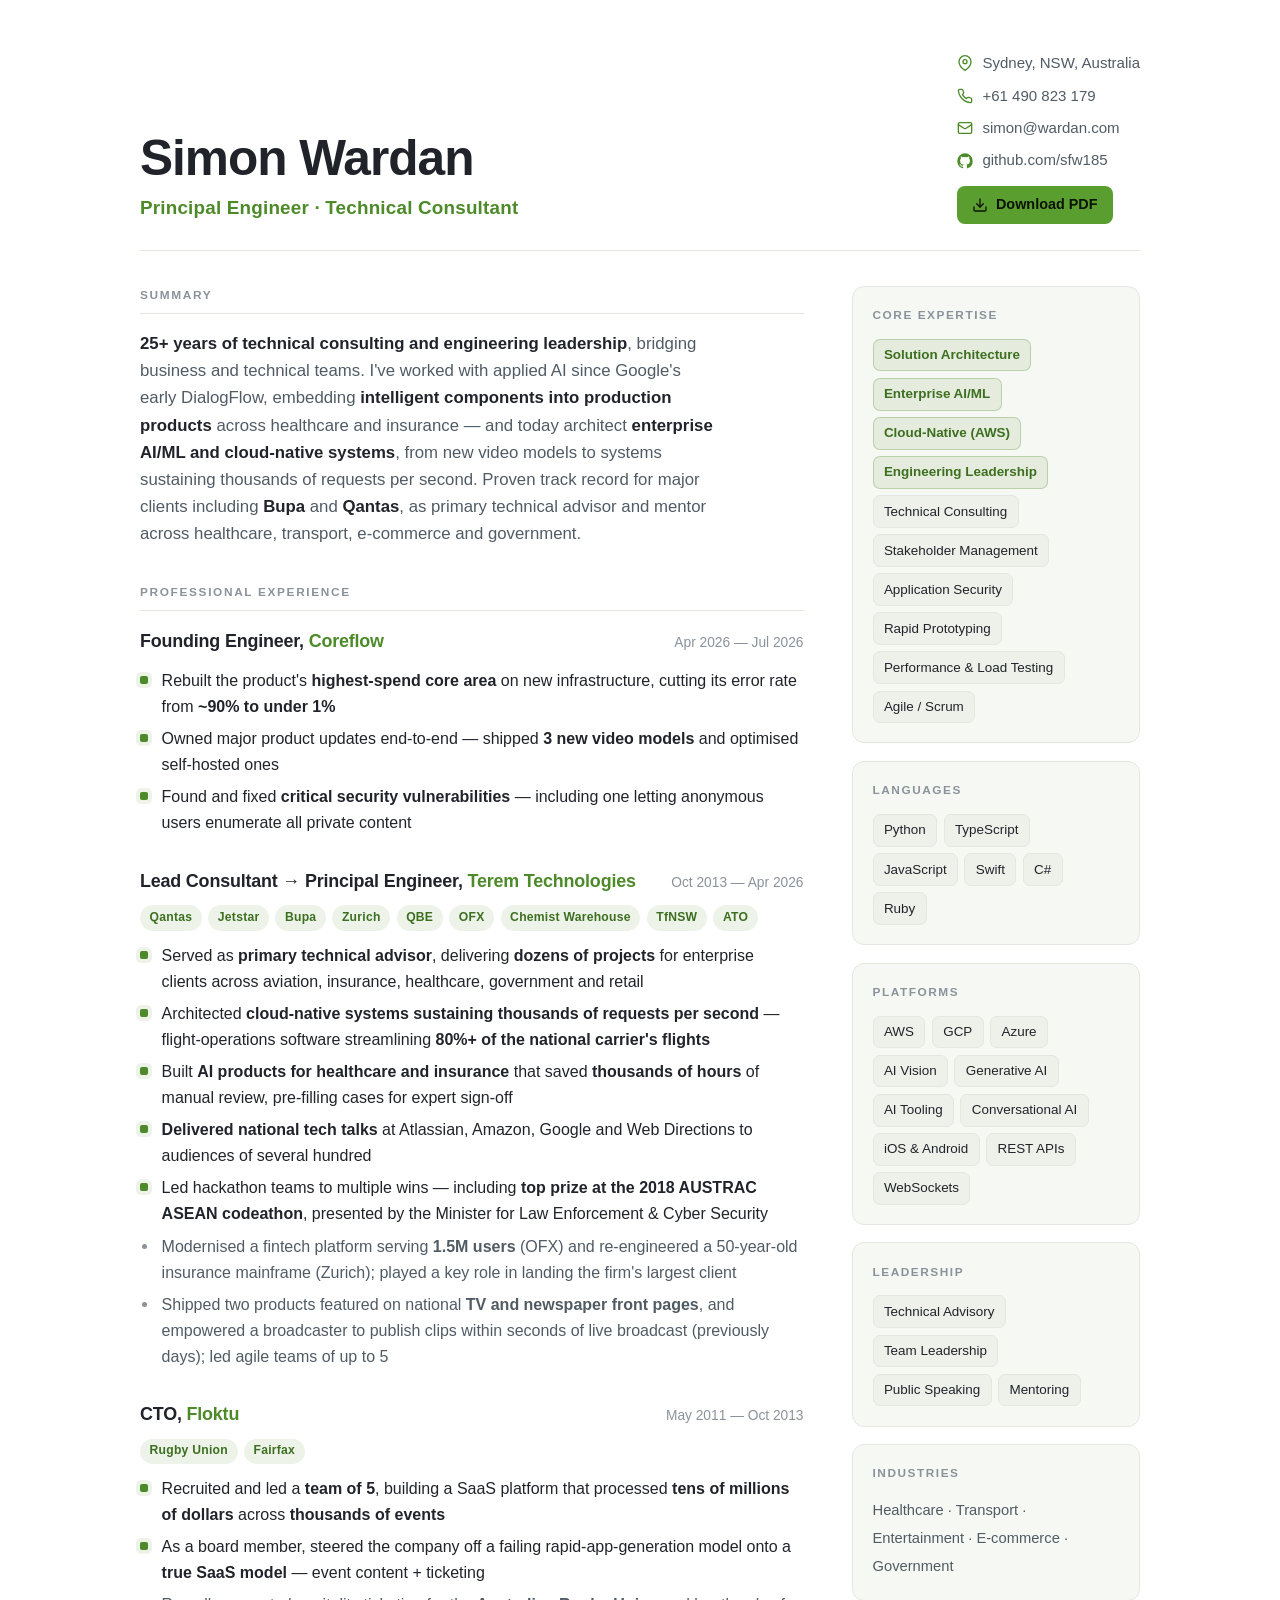
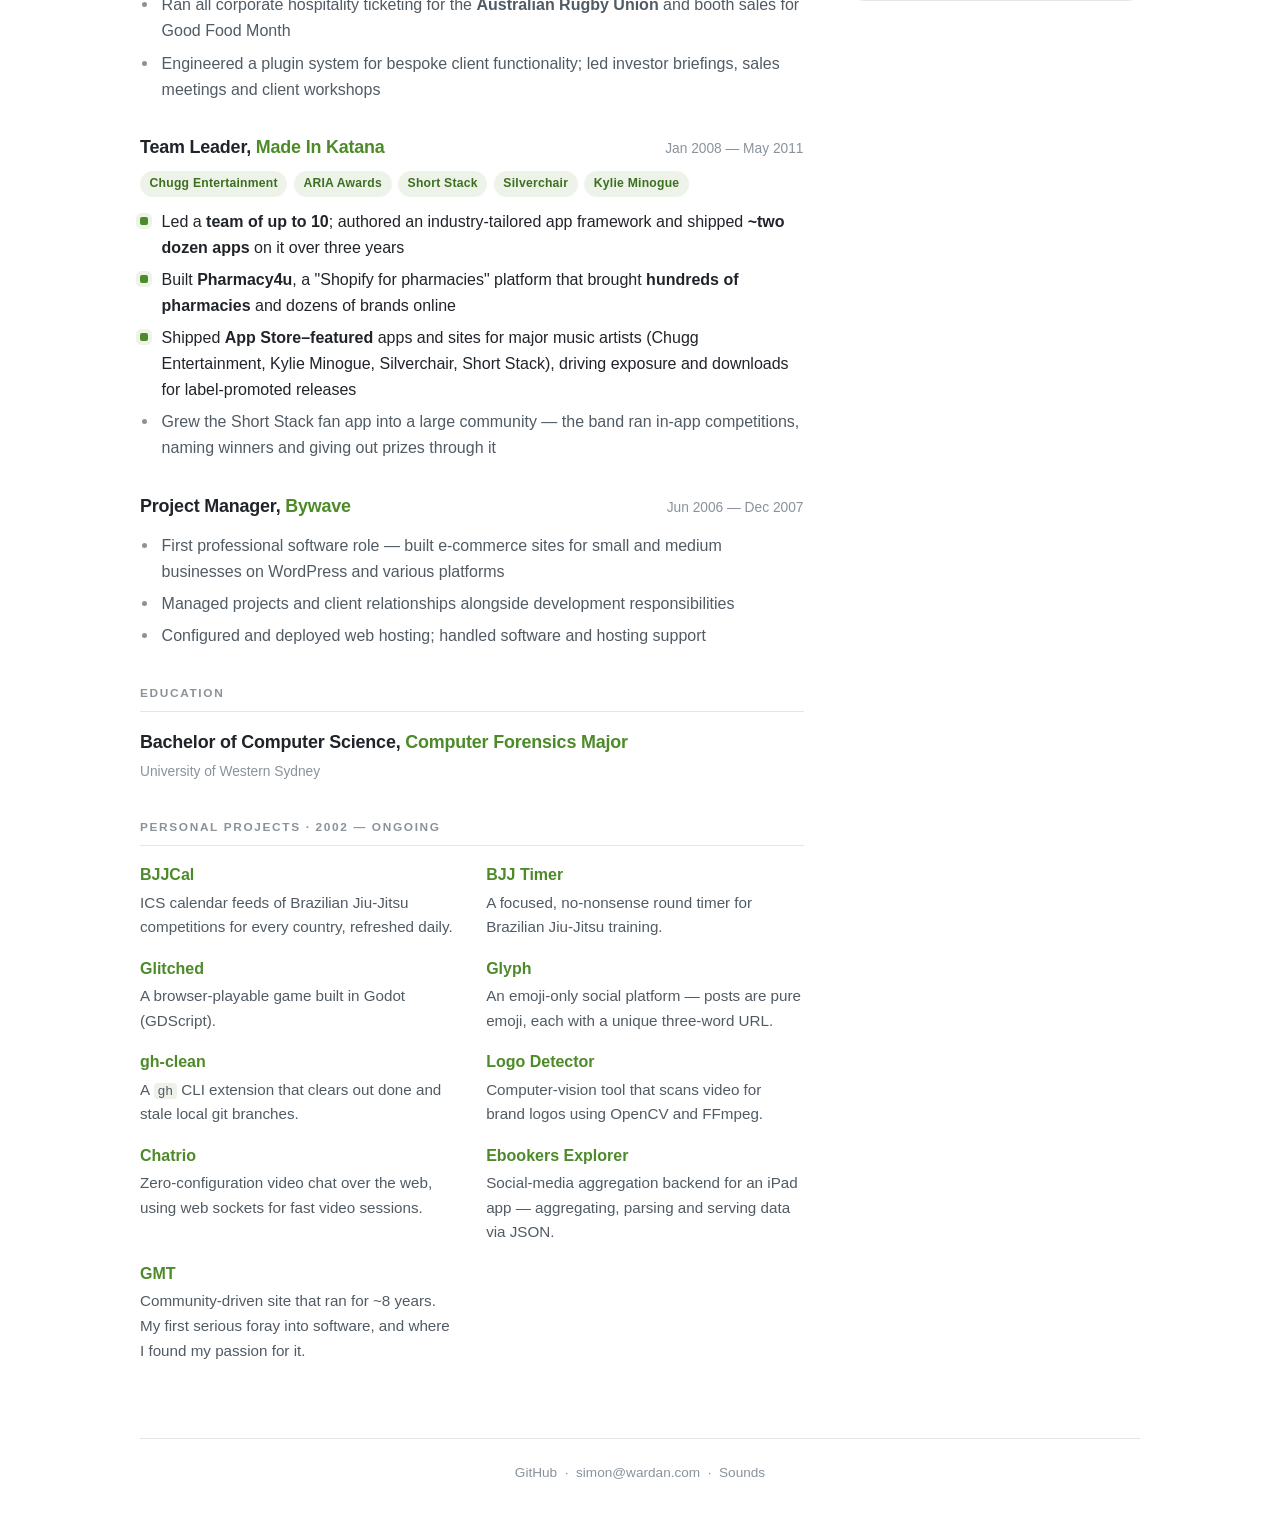
==== commit 2536a245: "Add quantified impact; merge Terem tenures - Merge Lead Consultant + Principal Engineer into one Ter" ====
--- a/index.html
+++ b/index.html
@@ -49,7 +49,7 @@
 						<strong>25+ years of technical consulting and engineering leadership</strong>, bridging business and technical teams.
 						I've worked with applied AI since Google's early DialogFlow, embedding <strong>intelligent components into production
 						products</strong> across healthcare and insurance — and today architect <strong>enterprise AI/ML and cloud-native
-						systems</strong>, from new video models to APIs sustaining 100,000 requests per second. Proven track record for major
+						systems</strong>, from new video models to systems sustaining thousands of requests per second. Proven track record for major
 						clients including <strong>Bupa</strong> and <strong>Qantas</strong>, as primary technical advisor and mentor across
 						healthcare, transport, e-commerce and government.
 					</p>
@@ -64,44 +64,36 @@
 							<span class="job-dates">Apr 2026 — Jul 2026</span>
 						</div>
 						<ul class="bullets">
-							<li class="win">Rebuilt a failing core area of the product on <b>new infrastructure</b>, establishing continuous-improvement practices to stabilise and evolve it</li>
-							<li class="win">Owned major product updates end-to-end, including <b>shipping new video models</b></li>
-							<li class="win">Identified and remediated <b>critical security vulnerabilities</b> across the product</li>
-						</ul>
-					</div>
-
-					<div class="job">
-						<div class="job-head">
-							<p class="job-title">Principal Engineer, <span class="co">Terem Technologies</span></p>
-							<span class="job-dates">Aug 2017 — Apr 2026</span>
+							<li class="win">Rebuilt the product's <b>highest-spend core area</b> on new infrastructure, cutting its error rate from <b>~90% to under 1%</b></li>
+							<li class="win">Owned major product updates end-to-end — shipped <b>3 new video models</b> and optimised self-hosted ones</li>
+							<li class="win">Found and fixed <b>critical security vulnerabilities</b> — including one letting anonymous users enumerate all private content</li>
+						</ul>
+					</div>
+
+					<div class="job">
+						<div class="job-head">
+							<p class="job-title">Lead Consultant → Principal Engineer, <span class="co">Terem Technologies</span></p>
+							<span class="job-dates">Oct 2013 — Apr 2026</span>
 						</div>
 						<div class="chips">
 							<span class="chip">Qantas</span>
 							<span class="chip">Jetstar</span>
 							<span class="chip">Bupa</span>
-							<span class="chip">Government</span>
-						</div>
-						<ul class="bullets">
-							<li class="win">Released production products using <b>AI as an intelligent system component</b> across healthcare and insurance</li>
-							<li class="win"><b>Delivered national tech talks</b> at Amazon, Google, Atlassian and YOW!</li>
+							<span class="chip">Zurich</span>
+							<span class="chip">QBE</span>
+							<span class="chip">OFX</span>
+							<span class="chip">Chemist Warehouse</span>
+							<span class="chip">TfNSW</span>
+							<span class="chip">ATO</span>
+						</div>
+						<ul class="bullets">
+							<li class="win">Served as <b>primary technical advisor</b>, delivering <b>dozens of projects</b> for enterprise clients across aviation, insurance, healthcare, government and retail</li>
+							<li class="win">Architected <b>cloud-native systems sustaining thousands of requests per second</b> — flight-operations software streamlining <b>80%+ of the national carrier's flights</b></li>
+							<li class="win">Built <b>AI products for healthcare and insurance</b> that saved <b>thousands of hours</b> of manual review, pre-filling cases for expert sign-off</li>
+							<li class="win"><b>Delivered national tech talks</b> at Atlassian, Amazon, Google and Web Directions to audiences of several hundred</li>
 							<li class="win">Led hackathon teams to multiple wins — including <b>top prize at the 2018 AUSTRAC ASEAN codeathon</b>, presented by the Minister for Law Enforcement &amp; Cyber Security</li>
-							<li class="win">Served as <b>primary technical advisor</b> on enterprise engagements with Qantas, Jetstar and Bupa, leading stakeholder relationships</li>
-							<li>Architected cloud-native solutions powering large-scale, business-critical operational capabilities</li>
-							<li>Built and delivered client prototypes that solved operational challenges and drove measurable business value</li>
-						</ul>
-					</div>
-
-					<div class="job">
-						<div class="job-head">
-							<p class="job-title">Lead Consultant, <span class="co">Terem Technologies</span></p>
-							<span class="job-dates">Oct 2013 — Jul 2017</span>
-						</div>
-						<ul class="bullets">
-							<li class="win">Designed and load-tested an API <b>sustaining 100,000 requests per second</b></li>
-							<li>Partnered with clients to gather requirements and design, integrate and deliver software solutions</li>
-							<li>Worked alongside designers and business analysts to translate needs into client value</li>
-							<li>Built a prototype letting a radio station's social team record and edit snippets for social sharing</li>
-							<li>Delivered across Ruby, C#, Java and PhoneGap in an agile/scrum team</li>
+							<li>Modernised a fintech platform serving <b>1.5M users</b> (OFX) and re-engineered a 50-year-old insurance mainframe (Zurich); played a key role in landing the firm's largest client</li>
+							<li>Shipped two products featured on national <b>TV and newspaper front pages</b>, and empowered a broadcaster to publish clips within seconds of live broadcast (previously days); led agile teams of up to 5</li>
 						</ul>
 					</div>
 
@@ -115,11 +107,10 @@
 							<span class="chip">Fairfax</span>
 						</div>
 						<ul class="bullets">
-							<li class="win">Drove <b>two major product pivots</b> to become a strong player in Australia's online registration space</li>
-							<li>Recruited and led the development team, driving product and company direction in an agile environment</li>
-							<li>Rebuilt the Floktu platform to handle content and registration for major events</li>
-							<li>Engineered a plugin system for delivering bespoke functionality to individual clients</li>
-							<li>Led investor briefings, sales meetings and client workshops; grew the company from early-stage startup to a self-sufficient online services provider</li>
+							<li class="win">Recruited and led a <b>team of 5</b>, building a SaaS platform that processed <b>tens of millions of dollars</b> across <b>thousands of events</b></li>
+							<li class="win">As a board member, steered the company off a failing rapid-app-generation model onto a <b>true SaaS model</b> — event content + ticketing</li>
+							<li>Ran all corporate hospitality ticketing for the <b>Australian Rugby Union</b> and booth sales for Good Food Month</li>
+							<li>Engineered a plugin system for bespoke client functionality; led investor briefings, sales meetings and client workshops</li>
 						</ul>
 					</div>
 
@@ -136,9 +127,10 @@
 							<span class="chip">Kylie Minogue</span>
 						</div>
 						<ul class="bullets">
-							<li class="win">Led development of <b>Pharmacy4u</b>, a scalable platform taking brick-and-mortar pharmacies online</li>
-							<li>Built a PHP5 MVC framework and an in-house Objective-C framework for custom native iOS/Android apps</li>
-							<li>Led long-term projects building bespoke frameworks in a fast-paced digital agency</li>
+							<li class="win">Led a <b>team of up to 10</b>; authored an industry-tailored app framework and shipped <b>~two dozen apps</b> on it over three years</li>
+							<li class="win">Built <b>Pharmacy4u</b>, a "Shopify for pharmacies" platform that brought <b>hundreds of pharmacies</b> and dozens of brands online</li>
+							<li class="win">Shipped <b>App Store–featured</b> apps and sites for major music artists (Chugg Entertainment, Kylie Minogue, Silverchair, Short Stack), driving exposure and downloads for label-promoted releases</li>
+							<li>Grew the Short Stack fan app into a large community — the band ran in-app competitions, naming winners and giving out prizes through it</li>
 						</ul>
 					</div>
 
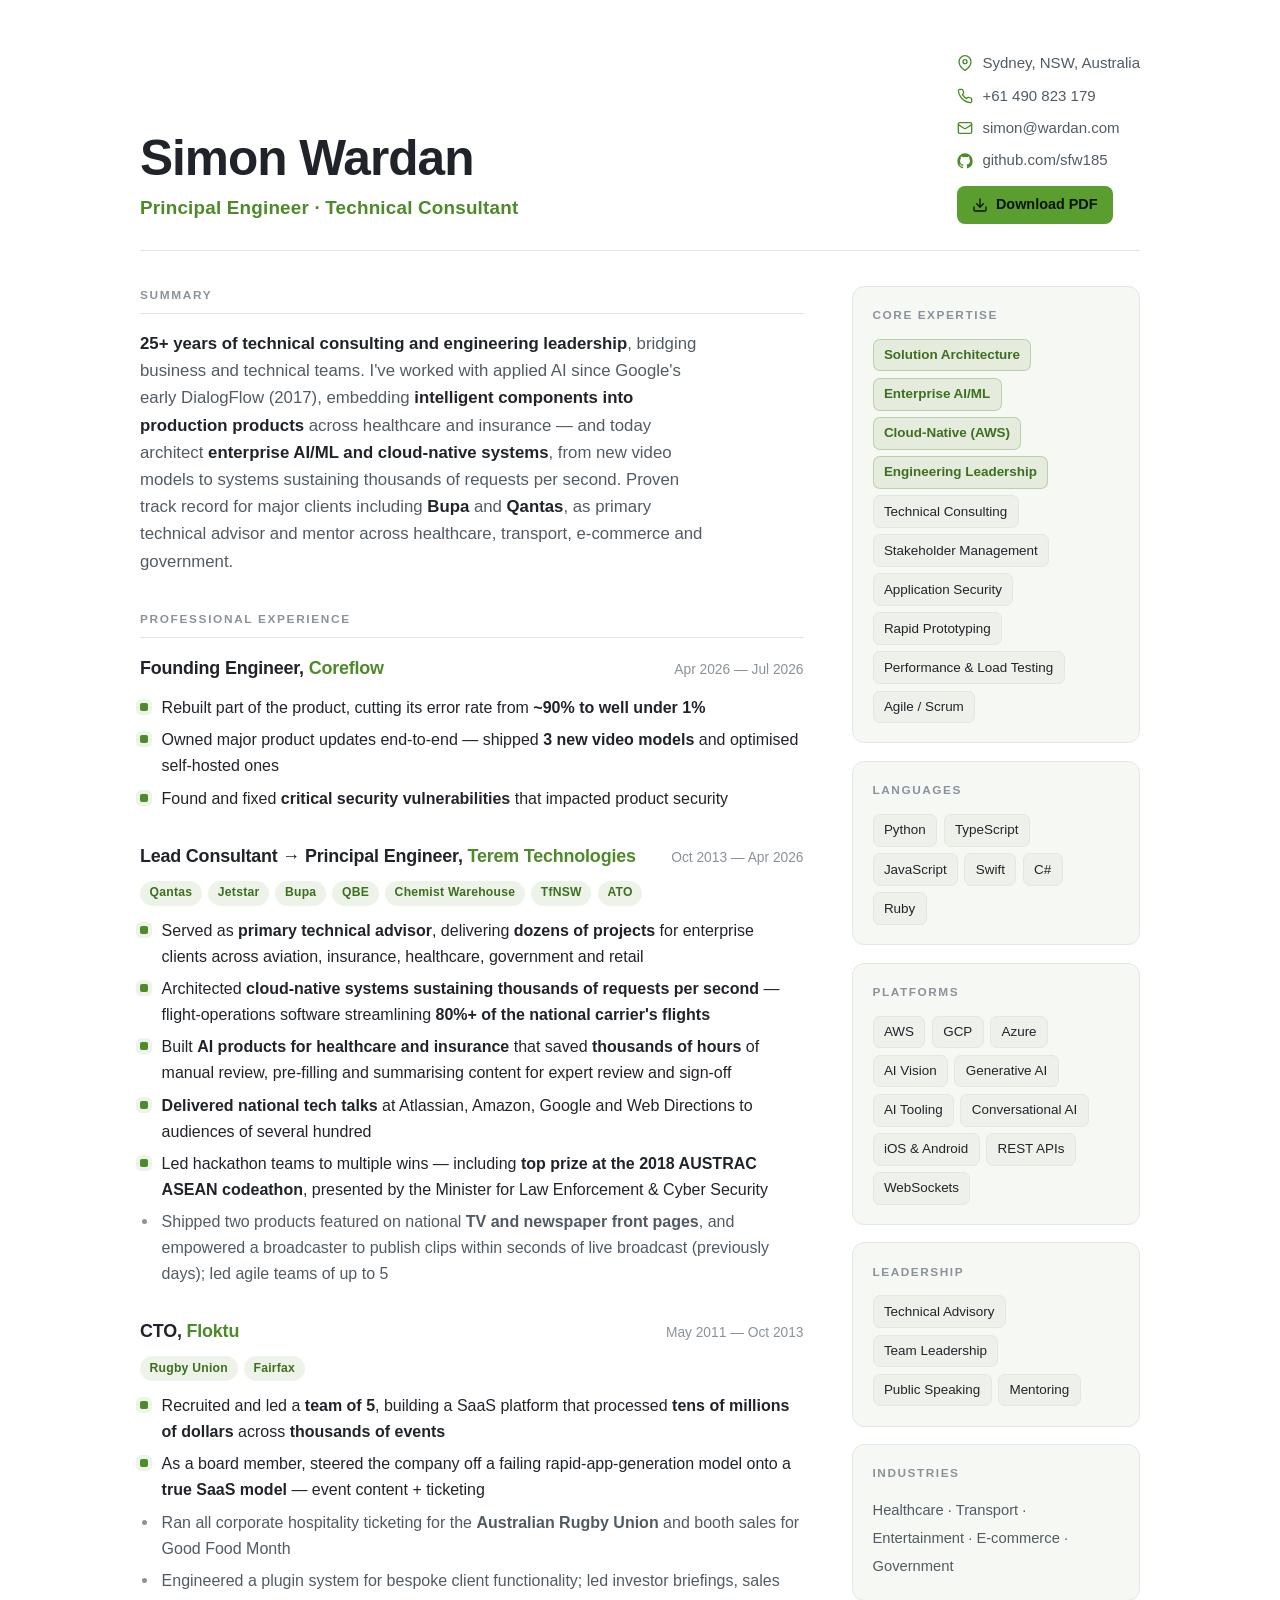
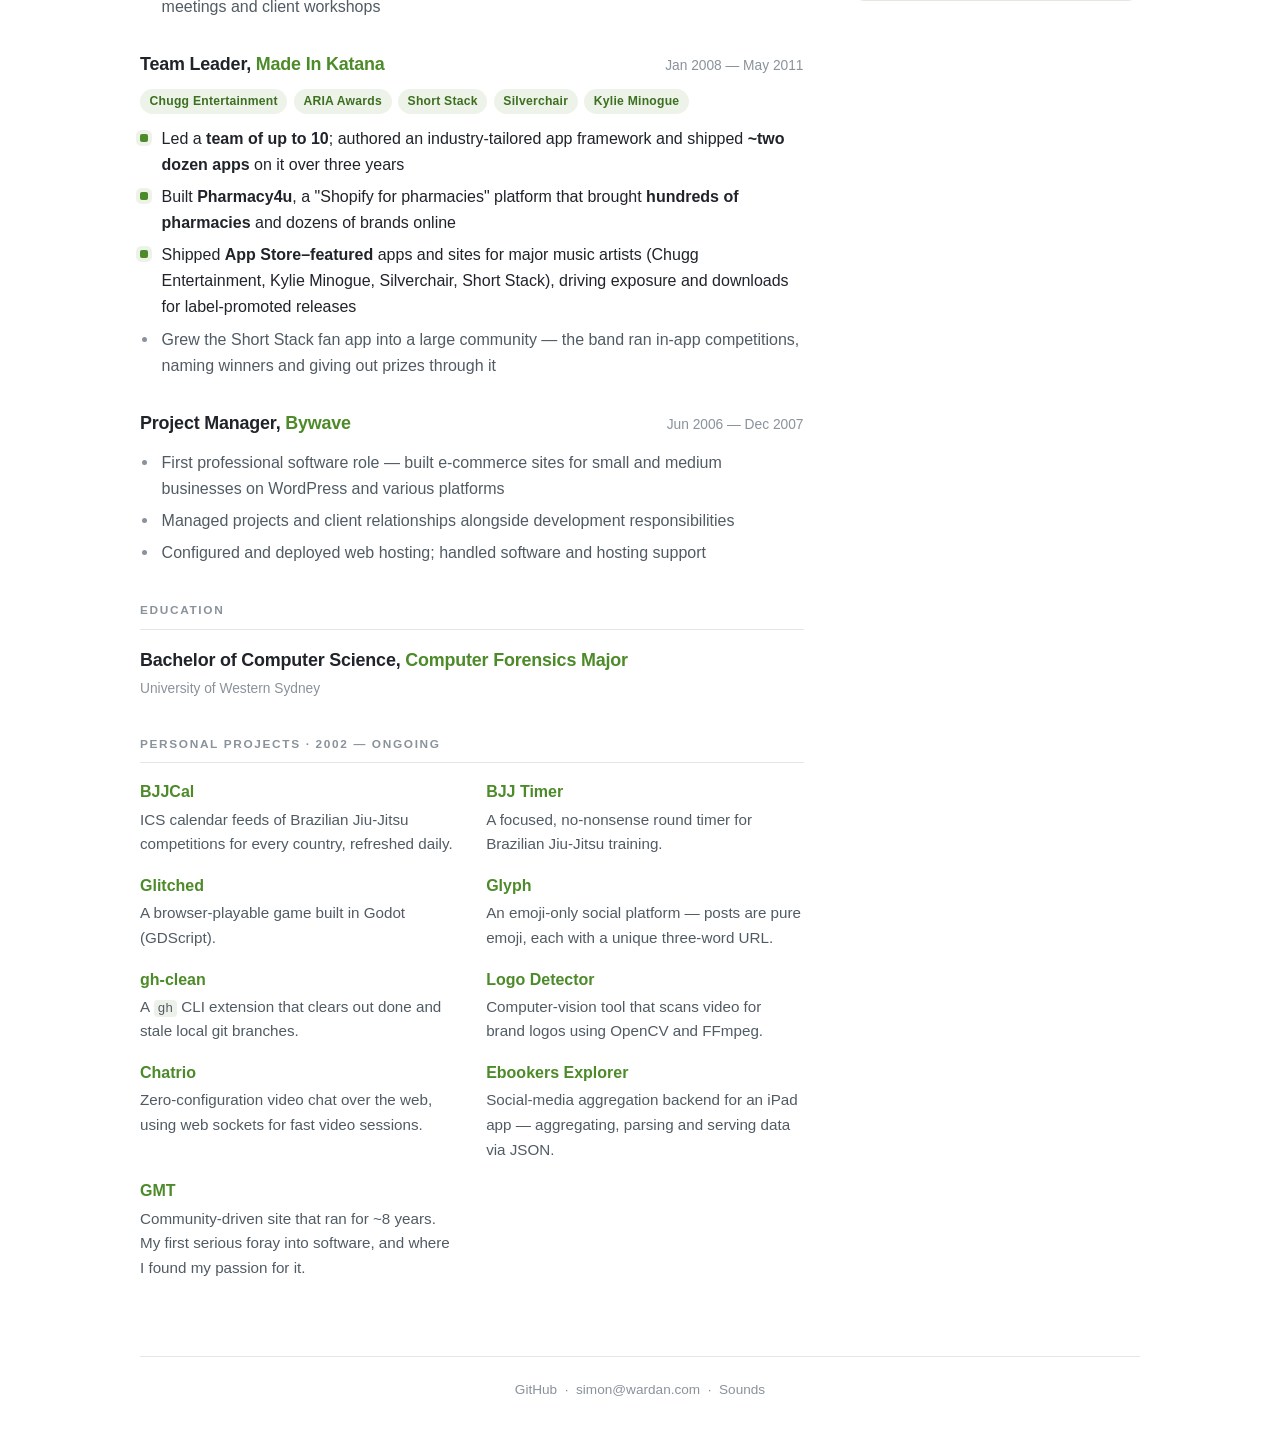
==== commit a4861d10: "Refine wording; regenerate PDF" ====
--- a/index.html
+++ b/index.html
@@ -47,7 +47,7 @@
 					<p class="eyebrow">Summary</p>
 					<p class="summary">
 						<strong>25+ years of technical consulting and engineering leadership</strong>, bridging business and technical teams.
-						I've worked with applied AI since Google's early DialogFlow, embedding <strong>intelligent components into production
+						I've worked with applied AI since Google's early DialogFlow (2017), embedding <strong>intelligent components into production
 						products</strong> across healthcare and insurance — and today architect <strong>enterprise AI/ML and cloud-native
 						systems</strong>, from new video models to systems sustaining thousands of requests per second. Proven track record for major
 						clients including <strong>Bupa</strong> and <strong>Qantas</strong>, as primary technical advisor and mentor across
@@ -64,9 +64,9 @@
 							<span class="job-dates">Apr 2026 — Jul 2026</span>
 						</div>
 						<ul class="bullets">
-							<li class="win">Rebuilt the product's <b>highest-spend core area</b> on new infrastructure, cutting its error rate from <b>~90% to under 1%</b></li>
+							<li class="win">Rebuilt part of the product, cutting its error rate from <b>~90% to well under 1%</b></li>
 							<li class="win">Owned major product updates end-to-end — shipped <b>3 new video models</b> and optimised self-hosted ones</li>
-							<li class="win">Found and fixed <b>critical security vulnerabilities</b> — including one letting anonymous users enumerate all private content</li>
+							<li class="win">Found and fixed <b>critical security vulnerabilities</b> that impacted product security</li>
 						</ul>
 					</div>
 
@@ -79,9 +79,7 @@
 							<span class="chip">Qantas</span>
 							<span class="chip">Jetstar</span>
 							<span class="chip">Bupa</span>
-							<span class="chip">Zurich</span>
 							<span class="chip">QBE</span>
-							<span class="chip">OFX</span>
 							<span class="chip">Chemist Warehouse</span>
 							<span class="chip">TfNSW</span>
 							<span class="chip">ATO</span>
@@ -89,10 +87,9 @@
 						<ul class="bullets">
 							<li class="win">Served as <b>primary technical advisor</b>, delivering <b>dozens of projects</b> for enterprise clients across aviation, insurance, healthcare, government and retail</li>
 							<li class="win">Architected <b>cloud-native systems sustaining thousands of requests per second</b> — flight-operations software streamlining <b>80%+ of the national carrier's flights</b></li>
-							<li class="win">Built <b>AI products for healthcare and insurance</b> that saved <b>thousands of hours</b> of manual review, pre-filling cases for expert sign-off</li>
+							<li class="win">Built <b>AI products for healthcare and insurance</b> that saved <b>thousands of hours</b> of manual review, pre-filling and summarising content for expert review and sign-off</li>
 							<li class="win"><b>Delivered national tech talks</b> at Atlassian, Amazon, Google and Web Directions to audiences of several hundred</li>
 							<li class="win">Led hackathon teams to multiple wins — including <b>top prize at the 2018 AUSTRAC ASEAN codeathon</b>, presented by the Minister for Law Enforcement &amp; Cyber Security</li>
-							<li>Modernised a fintech platform serving <b>1.5M users</b> (OFX) and re-engineered a 50-year-old insurance mainframe (Zurich); played a key role in landing the firm's largest client</li>
 							<li>Shipped two products featured on national <b>TV and newspaper front pages</b>, and empowered a broadcaster to publish clips within seconds of live broadcast (previously days); led agile teams of up to 5</li>
 						</ul>
 					</div>
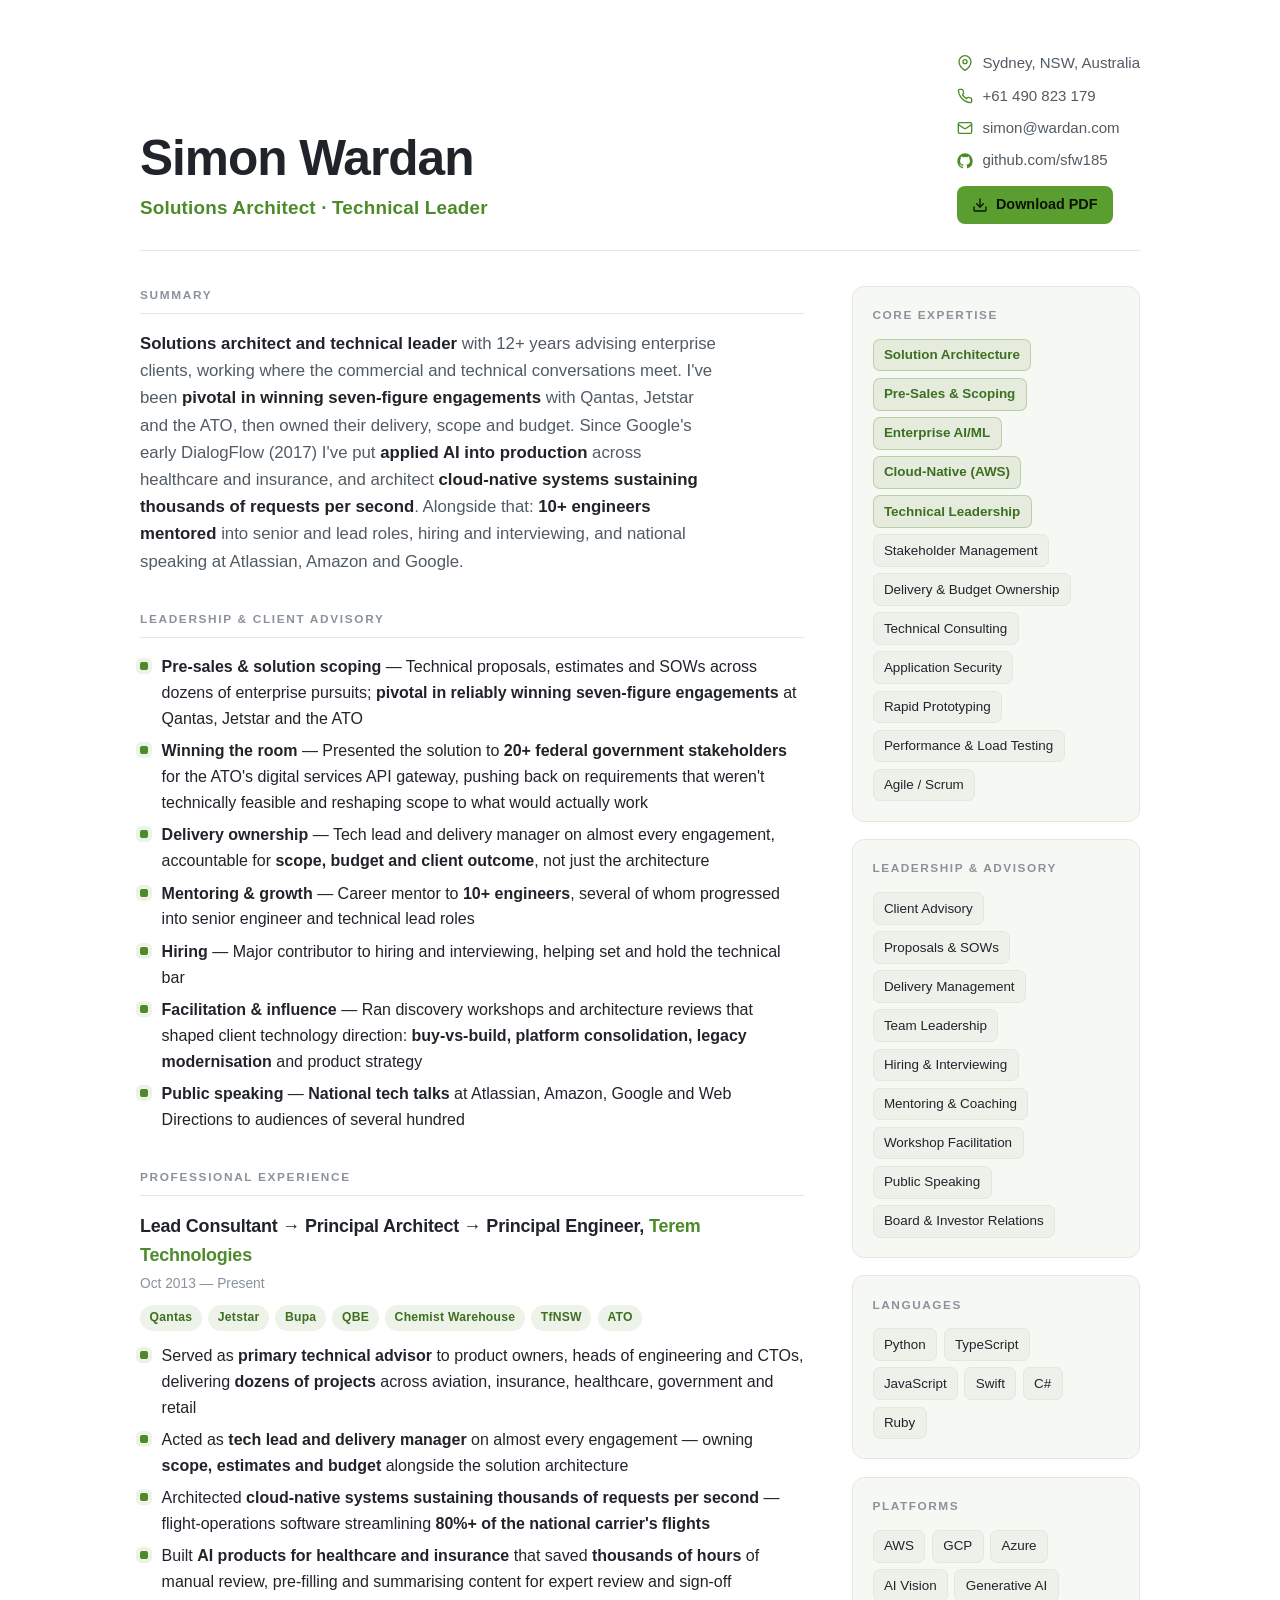
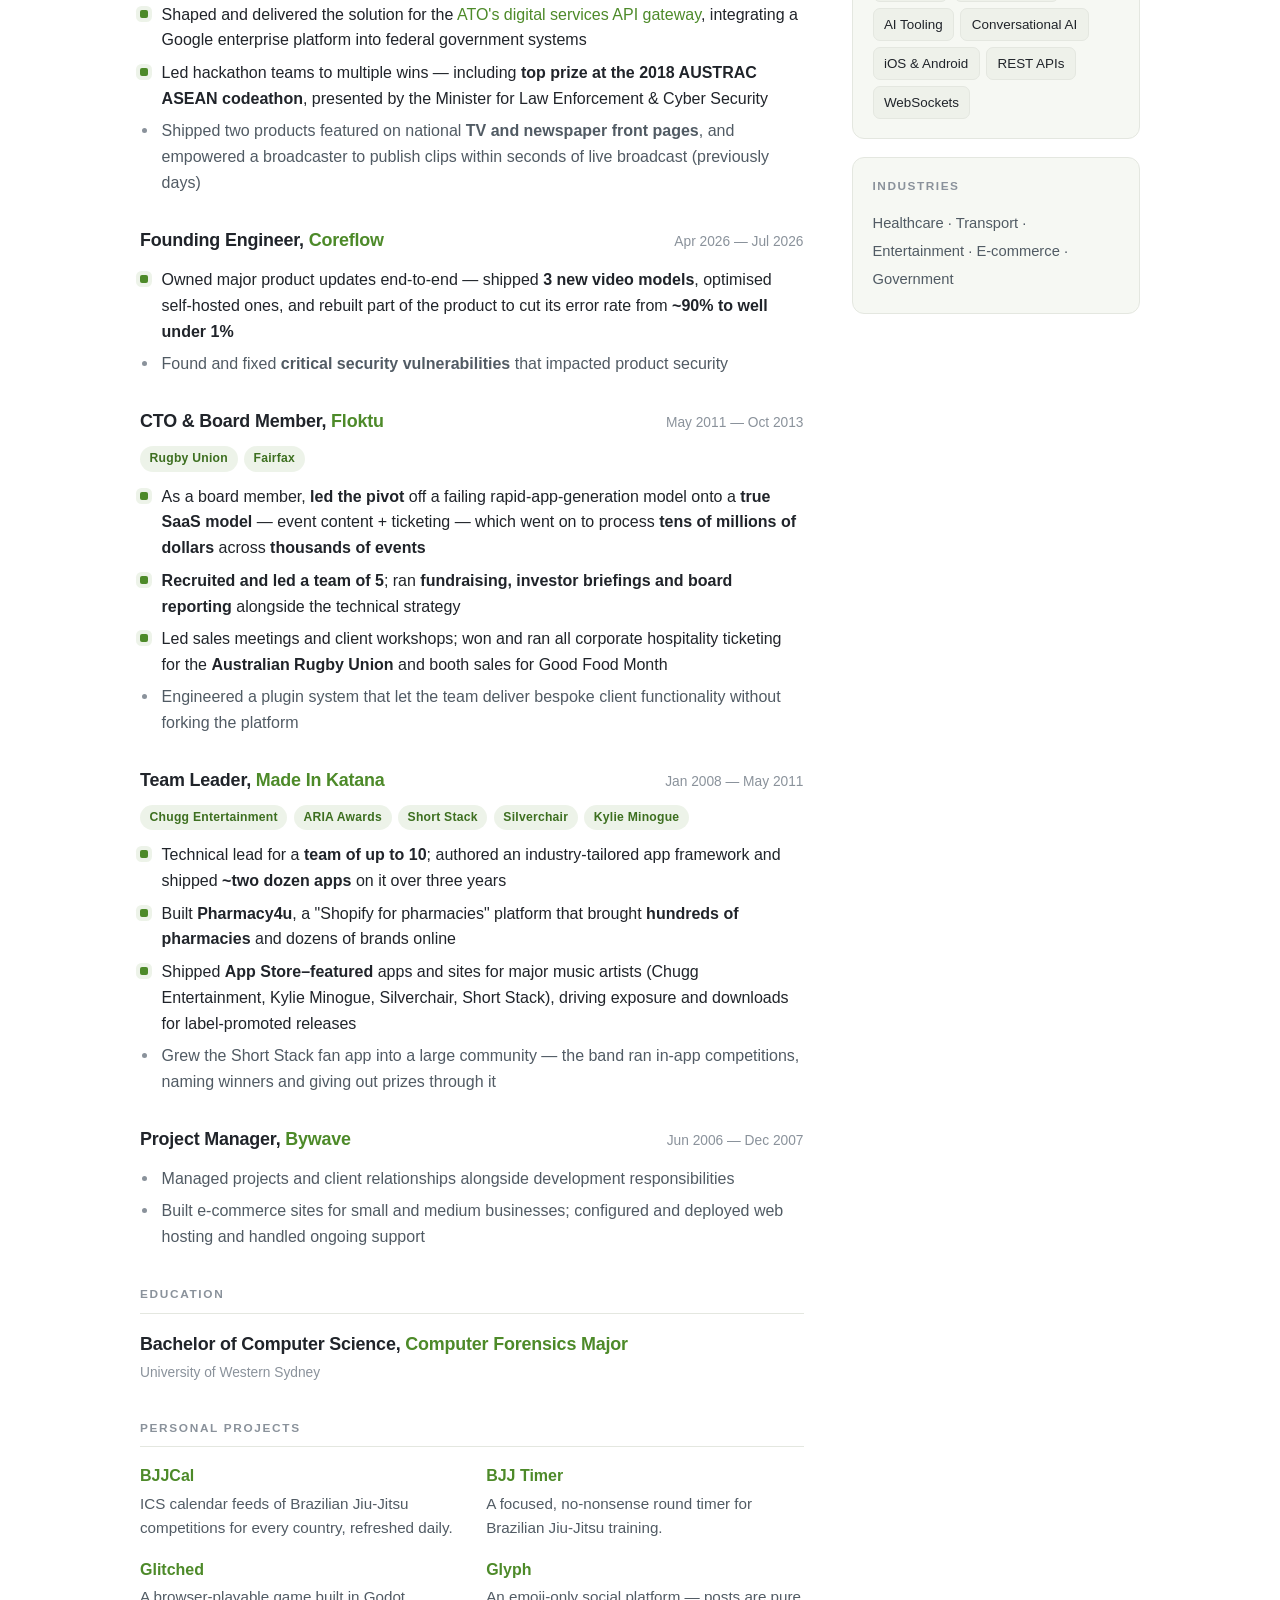
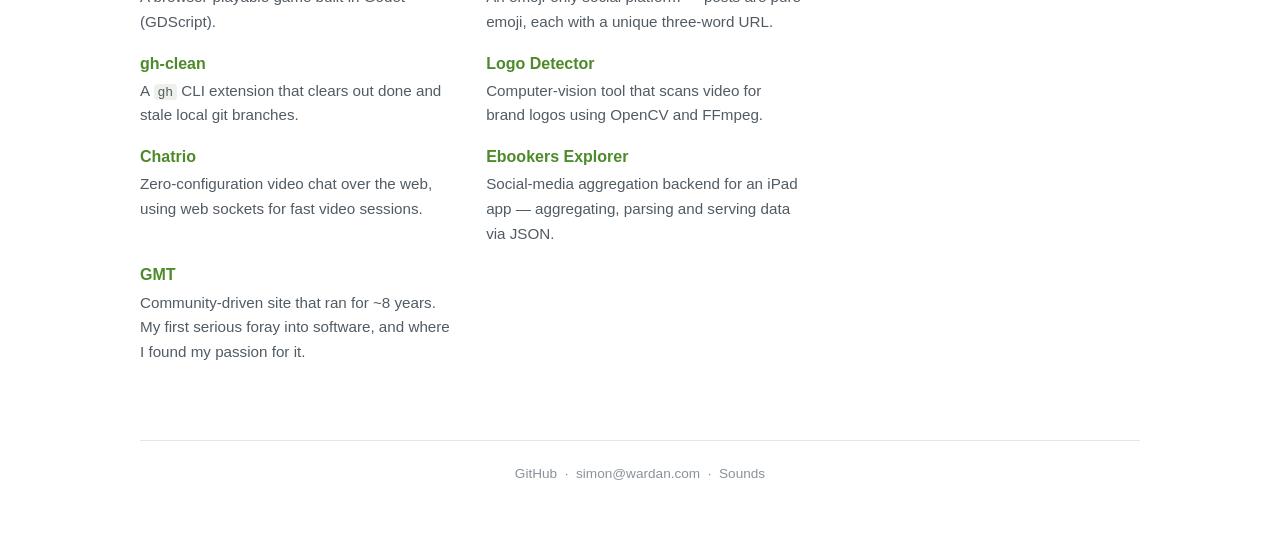
==== commit 391160d2: "Reposition resume for solutions architecture roles Target solutions architect / technical leadership" ====
--- a/index.html
+++ b/index.html
@@ -3,8 +3,8 @@
 <head>
 	<meta charset="utf-8">
 	<meta name="viewport" content="width=device-width, initial-scale=1">
-	<title>Simon Wardan — Principal Engineer &amp; Technical Consultant</title>
-	<meta name="description" content="Simon Wardan — Principal Engineer and technical consultant with 25+ years bridging business and technical teams. Enterprise AI/ML and cloud-native architecture for clients including Bupa, Qantas and Jetstar.">
+	<title>Simon Wardan — Solutions Architect &amp; Technical Leader</title>
+	<meta name="description" content="Simon Wardan — Solutions architect and technical leader with 12+ years advising enterprise clients. Pre-sales and solution scoping, delivery ownership, and enterprise AI/ML and cloud-native architecture for clients including Qantas, Bupa and the ATO.">
 	<link rel="stylesheet" href="styles.css">
 </head>
 <body>
@@ -13,7 +13,7 @@
 		<header class="masthead">
 			<div class="identity">
 				<h1>Simon Wardan</h1>
-				<p class="role">Principal Engineer &middot; Technical Consultant</p>
+				<p class="role">Solutions Architect &middot; Technical Leader</p>
 			</div>
 			<ul class="contact">
 				<li>
@@ -46,34 +46,35 @@
 				<section>
 					<p class="eyebrow">Summary</p>
 					<p class="summary">
-						<strong>25+ years of technical consulting and engineering leadership</strong>, bridging business and technical teams.
-						I've worked with applied AI since Google's early DialogFlow (2017), embedding <strong>intelligent components into production
-						products</strong> across healthcare and insurance — and today architect <strong>enterprise AI/ML and cloud-native
-						systems</strong>, from new video models to systems sustaining thousands of requests per second. Proven track record for major
-						clients including <strong>Bupa</strong> and <strong>Qantas</strong>, as primary technical advisor and mentor across
-						healthcare, transport, e-commerce and government.
+						<strong>Solutions architect and technical leader</strong> with 12+ years advising enterprise clients, working where the
+						commercial and technical conversations meet. I've been <strong>pivotal in winning seven-figure engagements</strong> with
+						Qantas, Jetstar and the ATO, then owned their delivery, scope and budget. Since Google's early DialogFlow (2017) I've put
+						<strong>applied AI into production</strong> across healthcare and insurance, and architect <strong>cloud-native systems
+						sustaining thousands of requests per second</strong>. Alongside that: <strong>10+ engineers mentored</strong> into senior
+						and lead roles, hiring and interviewing, and national speaking at Atlassian, Amazon and Google.
 					</p>
 				</section>
 
 				<section>
+					<p class="eyebrow">Leadership &amp; Client Advisory</p>
+					<ul class="bullets">
+						<li class="win"><b>Pre-sales &amp; solution scoping</b> — Technical proposals, estimates and SOWs across dozens of enterprise pursuits; <b>pivotal in reliably winning seven-figure engagements</b> at Qantas, Jetstar and the ATO</li>
+						<li class="win"><b>Winning the room</b> — Presented the solution to <b>20+ federal government stakeholders</b> for the ATO's digital services API gateway, pushing back on requirements that weren't technically feasible and reshaping scope to what would actually work</li>
+						<li class="win"><b>Delivery ownership</b> — Tech lead and delivery manager on almost every engagement, accountable for <b>scope, budget and client outcome</b>, not just the architecture</li>
+						<li class="win"><b>Mentoring &amp; growth</b> — Career mentor to <b>10+ engineers</b>, several of whom progressed into senior engineer and technical lead roles</li>
+						<li class="win"><b>Hiring</b> — Major contributor to hiring and interviewing, helping set and hold the technical bar</li>
+						<li class="win"><b>Facilitation &amp; influence</b> — Ran discovery workshops and architecture reviews that shaped client technology direction: <b>buy-vs-build, platform consolidation, legacy modernisation</b> and product strategy</li>
+						<li class="win"><b>Public speaking</b> — <b>National tech talks</b> at Atlassian, Amazon, Google and Web Directions to audiences of several hundred</li>
+					</ul>
+				</section>
+
+				<section>
 					<p class="eyebrow">Professional Experience</p>
 
 					<div class="job">
 						<div class="job-head">
-							<p class="job-title">Founding Engineer, <span class="co">Coreflow</span></p>
-							<span class="job-dates">Apr 2026 — Jul 2026</span>
-						</div>
-						<ul class="bullets">
-							<li class="win">Rebuilt part of the product, cutting its error rate from <b>~90% to well under 1%</b></li>
-							<li class="win">Owned major product updates end-to-end — shipped <b>3 new video models</b> and optimised self-hosted ones</li>
-							<li class="win">Found and fixed <b>critical security vulnerabilities</b> that impacted product security</li>
-						</ul>
-					</div>
-
-					<div class="job">
-						<div class="job-head">
-							<p class="job-title">Lead Consultant → Principal Engineer, <span class="co">Terem Technologies</span></p>
-							<span class="job-dates">Oct 2013 — Apr 2026</span>
+							<p class="job-title">Lead Consultant &rarr; Principal Architect &rarr; Principal Engineer, <span class="co">Terem Technologies</span></p>
+							<span class="job-dates">Oct 2013 — Present</span>
 						</div>
 						<div class="chips">
 							<span class="chip">Qantas</span>
@@ -85,18 +86,30 @@
 							<span class="chip">ATO</span>
 						</div>
 						<ul class="bullets">
-							<li class="win">Served as <b>primary technical advisor</b>, delivering <b>dozens of projects</b> for enterprise clients across aviation, insurance, healthcare, government and retail</li>
+							<li class="win">Served as <b>primary technical advisor</b> to product owners, heads of engineering and CTOs, delivering <b>dozens of projects</b> across aviation, insurance, healthcare, government and retail</li>
+							<li class="win">Acted as <b>tech lead and delivery manager</b> on almost every engagement — owning <b>scope, estimates and budget</b> alongside the solution architecture</li>
 							<li class="win">Architected <b>cloud-native systems sustaining thousands of requests per second</b> — flight-operations software streamlining <b>80%+ of the national carrier's flights</b></li>
 							<li class="win">Built <b>AI products for healthcare and insurance</b> that saved <b>thousands of hours</b> of manual review, pre-filling and summarising content for expert review and sign-off</li>
-							<li class="win"><b>Delivered national tech talks</b> at Atlassian, Amazon, Google and Web Directions to audiences of several hundred</li>
+							<li class="win">Shaped and delivered the solution for the <a href="https://www.itnews.com.au/news/ato-to-integrate-new-digital-services-api-gateway-550332">ATO's digital services API gateway</a>, integrating a Google enterprise platform into federal government systems</li>
 							<li class="win">Led hackathon teams to multiple wins — including <b>top prize at the 2018 AUSTRAC ASEAN codeathon</b>, presented by the Minister for Law Enforcement &amp; Cyber Security</li>
-							<li>Shipped two products featured on national <b>TV and newspaper front pages</b>, and empowered a broadcaster to publish clips within seconds of live broadcast (previously days); led agile teams of up to 5</li>
-						</ul>
-					</div>
-
-					<div class="job">
-						<div class="job-head">
-							<p class="job-title">CTO, <span class="co">Floktu</span></p>
+							<li>Shipped two products featured on national <b>TV and newspaper front pages</b>, and empowered a broadcaster to publish clips within seconds of live broadcast (previously days)</li>
+						</ul>
+					</div>
+
+					<div class="job">
+						<div class="job-head">
+							<p class="job-title">Founding Engineer, <span class="co">Coreflow</span></p>
+							<span class="job-dates">Apr 2026 — Jul 2026</span>
+						</div>
+						<ul class="bullets">
+							<li class="win">Owned major product updates end-to-end — shipped <b>3 new video models</b>, optimised self-hosted ones, and rebuilt part of the product to cut its error rate from <b>~90% to well under 1%</b></li>
+							<li>Found and fixed <b>critical security vulnerabilities</b> that impacted product security</li>
+						</ul>
+					</div>
+
+					<div class="job">
+						<div class="job-head">
+							<p class="job-title">CTO &amp; Board Member, <span class="co">Floktu</span></p>
 							<span class="job-dates">May 2011 — Oct 2013</span>
 						</div>
 						<div class="chips">
@@ -104,10 +117,10 @@
 							<span class="chip">Fairfax</span>
 						</div>
 						<ul class="bullets">
-							<li class="win">Recruited and led a <b>team of 5</b>, building a SaaS platform that processed <b>tens of millions of dollars</b> across <b>thousands of events</b></li>
-							<li class="win">As a board member, steered the company off a failing rapid-app-generation model onto a <b>true SaaS model</b> — event content + ticketing</li>
-							<li>Ran all corporate hospitality ticketing for the <b>Australian Rugby Union</b> and booth sales for Good Food Month</li>
-							<li>Engineered a plugin system for bespoke client functionality; led investor briefings, sales meetings and client workshops</li>
+							<li class="win">As a board member, <b>led the pivot</b> off a failing rapid-app-generation model onto a <b>true SaaS model</b> — event content + ticketing — which went on to process <b>tens of millions of dollars</b> across <b>thousands of events</b></li>
+							<li class="win"><b>Recruited and led a team of 5</b>; ran <b>fundraising, investor briefings and board reporting</b> alongside the technical strategy</li>
+							<li class="win">Led sales meetings and client workshops; won and ran all corporate hospitality ticketing for the <b>Australian Rugby Union</b> and booth sales for Good Food Month</li>
+							<li>Engineered a plugin system that let the team deliver bespoke client functionality without forking the platform</li>
 						</ul>
 					</div>
 
@@ -124,7 +137,7 @@
 							<span class="chip">Kylie Minogue</span>
 						</div>
 						<ul class="bullets">
-							<li class="win">Led a <b>team of up to 10</b>; authored an industry-tailored app framework and shipped <b>~two dozen apps</b> on it over three years</li>
+							<li class="win">Technical lead for a <b>team of up to 10</b>; authored an industry-tailored app framework and shipped <b>~two dozen apps</b> on it over three years</li>
 							<li class="win">Built <b>Pharmacy4u</b>, a "Shopify for pharmacies" platform that brought <b>hundreds of pharmacies</b> and dozens of brands online</li>
 							<li class="win">Shipped <b>App Store–featured</b> apps and sites for major music artists (Chugg Entertainment, Kylie Minogue, Silverchair, Short Stack), driving exposure and downloads for label-promoted releases</li>
 							<li>Grew the Short Stack fan app into a large community — the band ran in-app competitions, naming winners and giving out prizes through it</li>
@@ -137,9 +150,8 @@
 							<span class="job-dates">Jun 2006 — Dec 2007</span>
 						</div>
 						<ul class="bullets">
-							<li>First professional software role — built e-commerce sites for small and medium businesses on WordPress and various platforms</li>
 							<li>Managed projects and client relationships alongside development responsibilities</li>
-							<li>Configured and deployed web hosting; handled software and hosting support</li>
+							<li>Built e-commerce sites for small and medium businesses; configured and deployed web hosting and handled ongoing support</li>
 						</ul>
 					</div>
 				</section>
@@ -155,7 +167,7 @@
 				</section>
 
 				<section>
-					<p class="eyebrow">Personal Projects &middot; 2002 — Ongoing</p>
+					<p class="eyebrow">Personal Projects</p>
 					<div class="projects">
 						<div class="project">
 							<h3><a href="https://bjjcal.app/">BJJCal</a></h3>
@@ -202,15 +214,32 @@
 					<h2>Core Expertise</h2>
 					<div class="skill-list">
 						<span class="skill lead">Solution Architecture</span>
+						<span class="skill lead">Pre-Sales &amp; Scoping</span>
 						<span class="skill lead">Enterprise AI/ML</span>
 						<span class="skill lead">Cloud-Native (AWS)</span>
-						<span class="skill lead">Engineering Leadership</span>
+						<span class="skill lead">Technical Leadership</span>
+						<span class="skill">Stakeholder Management</span>
+						<span class="skill">Delivery &amp; Budget Ownership</span>
 						<span class="skill">Technical Consulting</span>
-						<span class="skill">Stakeholder Management</span>
 						<span class="skill">Application Security</span>
 						<span class="skill">Rapid Prototyping</span>
 						<span class="skill">Performance &amp; Load Testing</span>
 						<span class="skill">Agile / Scrum</span>
+					</div>
+				</div>
+
+				<div class="card">
+					<h2>Leadership &amp; Advisory</h2>
+					<div class="skill-list">
+						<span class="skill">Client Advisory</span>
+						<span class="skill">Proposals &amp; SOWs</span>
+						<span class="skill">Delivery Management</span>
+						<span class="skill">Team Leadership</span>
+						<span class="skill">Hiring &amp; Interviewing</span>
+						<span class="skill">Mentoring &amp; Coaching</span>
+						<span class="skill">Workshop Facilitation</span>
+						<span class="skill">Public Speaking</span>
+						<span class="skill">Board &amp; Investor Relations</span>
 					</div>
 				</div>
 
@@ -243,16 +272,6 @@
 				</div>
 
 				<div class="card">
-					<h2>Leadership</h2>
-					<div class="skill-list">
-						<span class="skill">Technical Advisory</span>
-						<span class="skill">Team Leadership</span>
-						<span class="skill">Public Speaking</span>
-						<span class="skill">Mentoring</span>
-					</div>
-				</div>
-
-				<div class="card">
 					<h2>Industries</h2>
 					<p class="inline-list">Healthcare &middot; Transport &middot; Entertainment &middot; E-commerce &middot; Government</p>
 				</div>
--- a/styles.css
+++ b/styles.css
@@ -191,6 +191,17 @@
 .foot { margin-top: 2.5rem; padding-top: 1.4rem; border-top: 1px solid var(--border); font-size: 0.85rem; color: var(--text-faint); text-align: center; }
 .foot a { color: var(--text-faint); }
 .foot a:hover { color: var(--accent); }
+
+/* ---------- Cover letter ---------- */
+.letter { max-width: 68ch; margin-top: 2.4rem; }
+.letter .meta { font-size: 0.94rem; color: var(--text-faint); margin: 0 0 1.8rem; }
+.letter .addressee { margin: 0 0 1.6rem; color: var(--text-soft); }
+.letter .addressee strong { color: var(--text); font-weight: 600; }
+.letter .re { font-weight: 600; color: var(--text); margin: 0 0 1.6rem; }
+.letter p { margin: 0 0 1.05rem; color: var(--text-soft); }
+.letter p strong { color: var(--text); font-weight: 600; }
+.letter .sign-off { margin-top: 1.8rem; }
+.letter .sign-off .name { color: var(--text); font-weight: 600; margin: 0.3rem 0 0; }
 
 /* ---------- Print ---------- */
 @page { size: A4; margin: 12mm; }
@@ -209,5 +220,8 @@
 	.job, .project { break-inside: avoid; }
 	.contact .dl-item, .foot { display: none; }
 	ul.bullets li.win::before { box-shadow: none; }
+	.letter { max-width: none; margin-top: 1.6rem; }
+	.letter p { margin: 0 0 0.8rem; }
+	.letter .meta, .letter .addressee, .letter .re { margin-bottom: 1.1rem; }
 	a { color: #000; }
 }
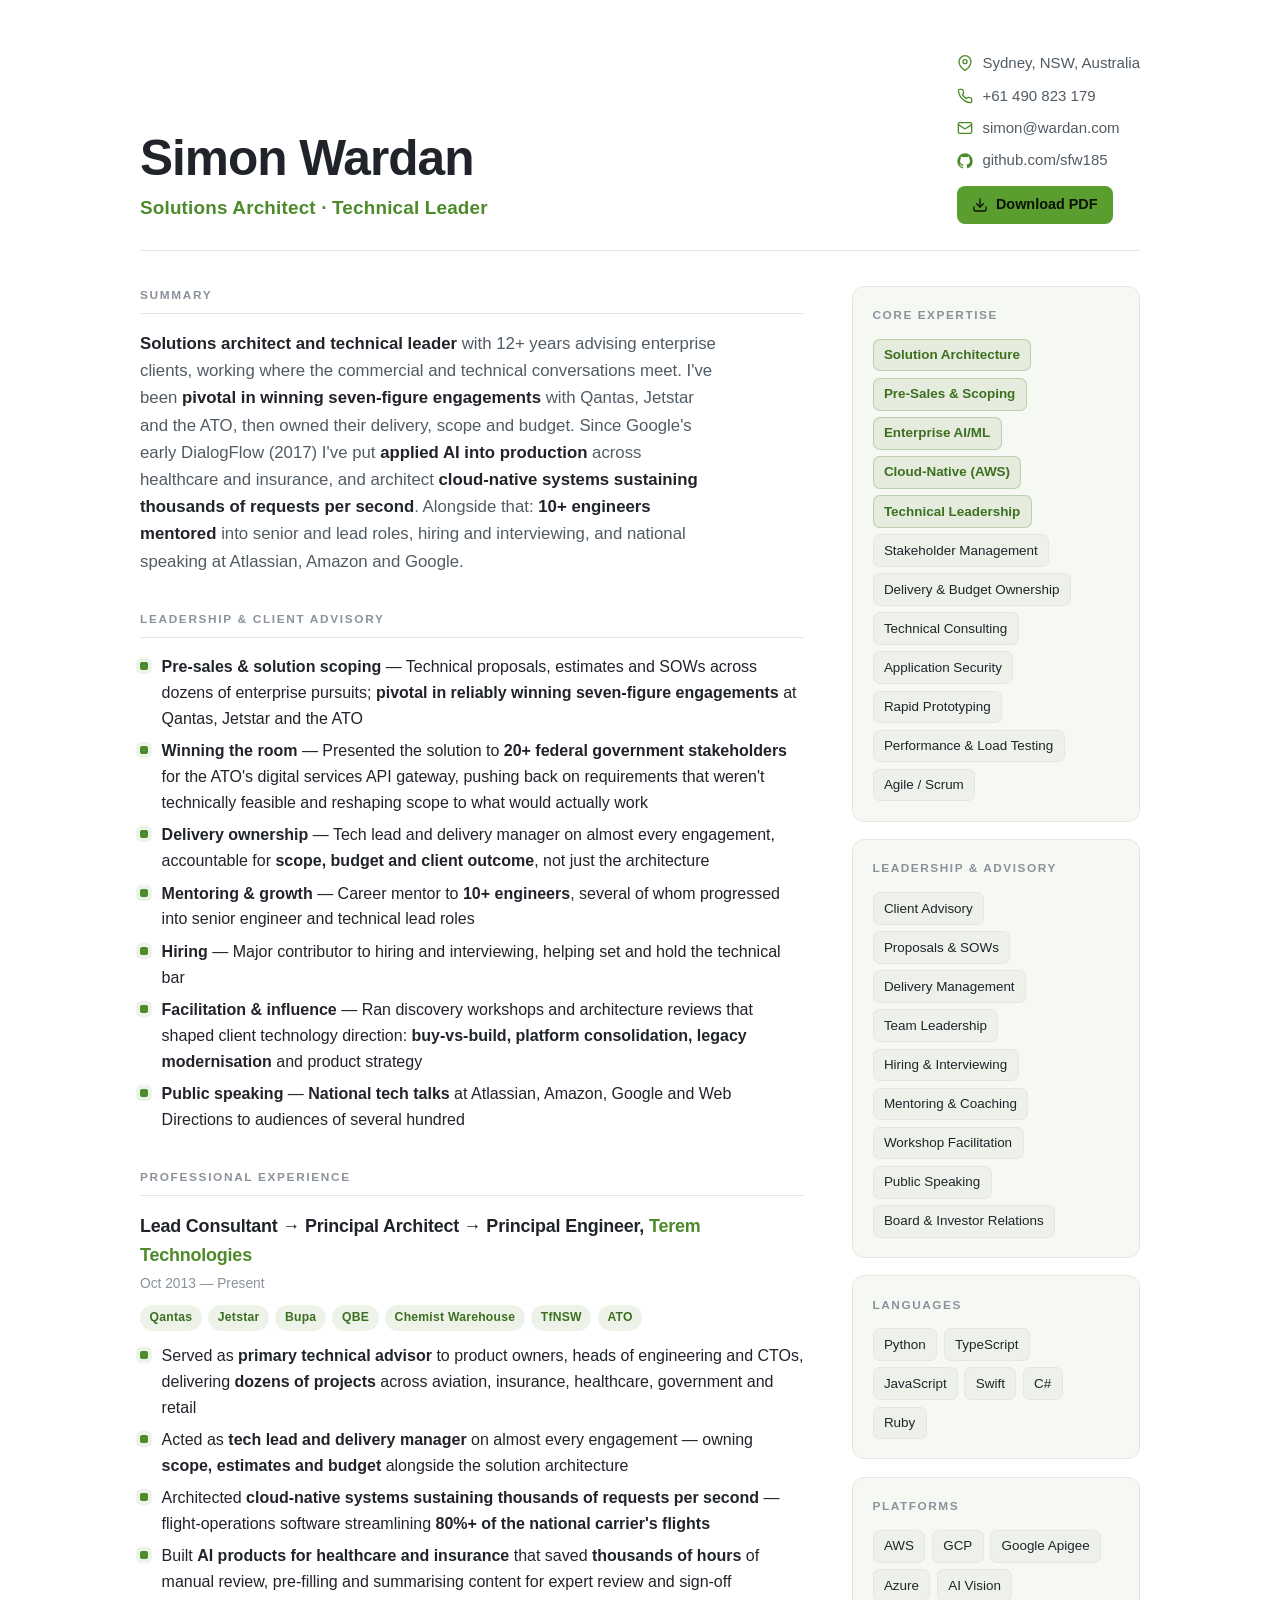
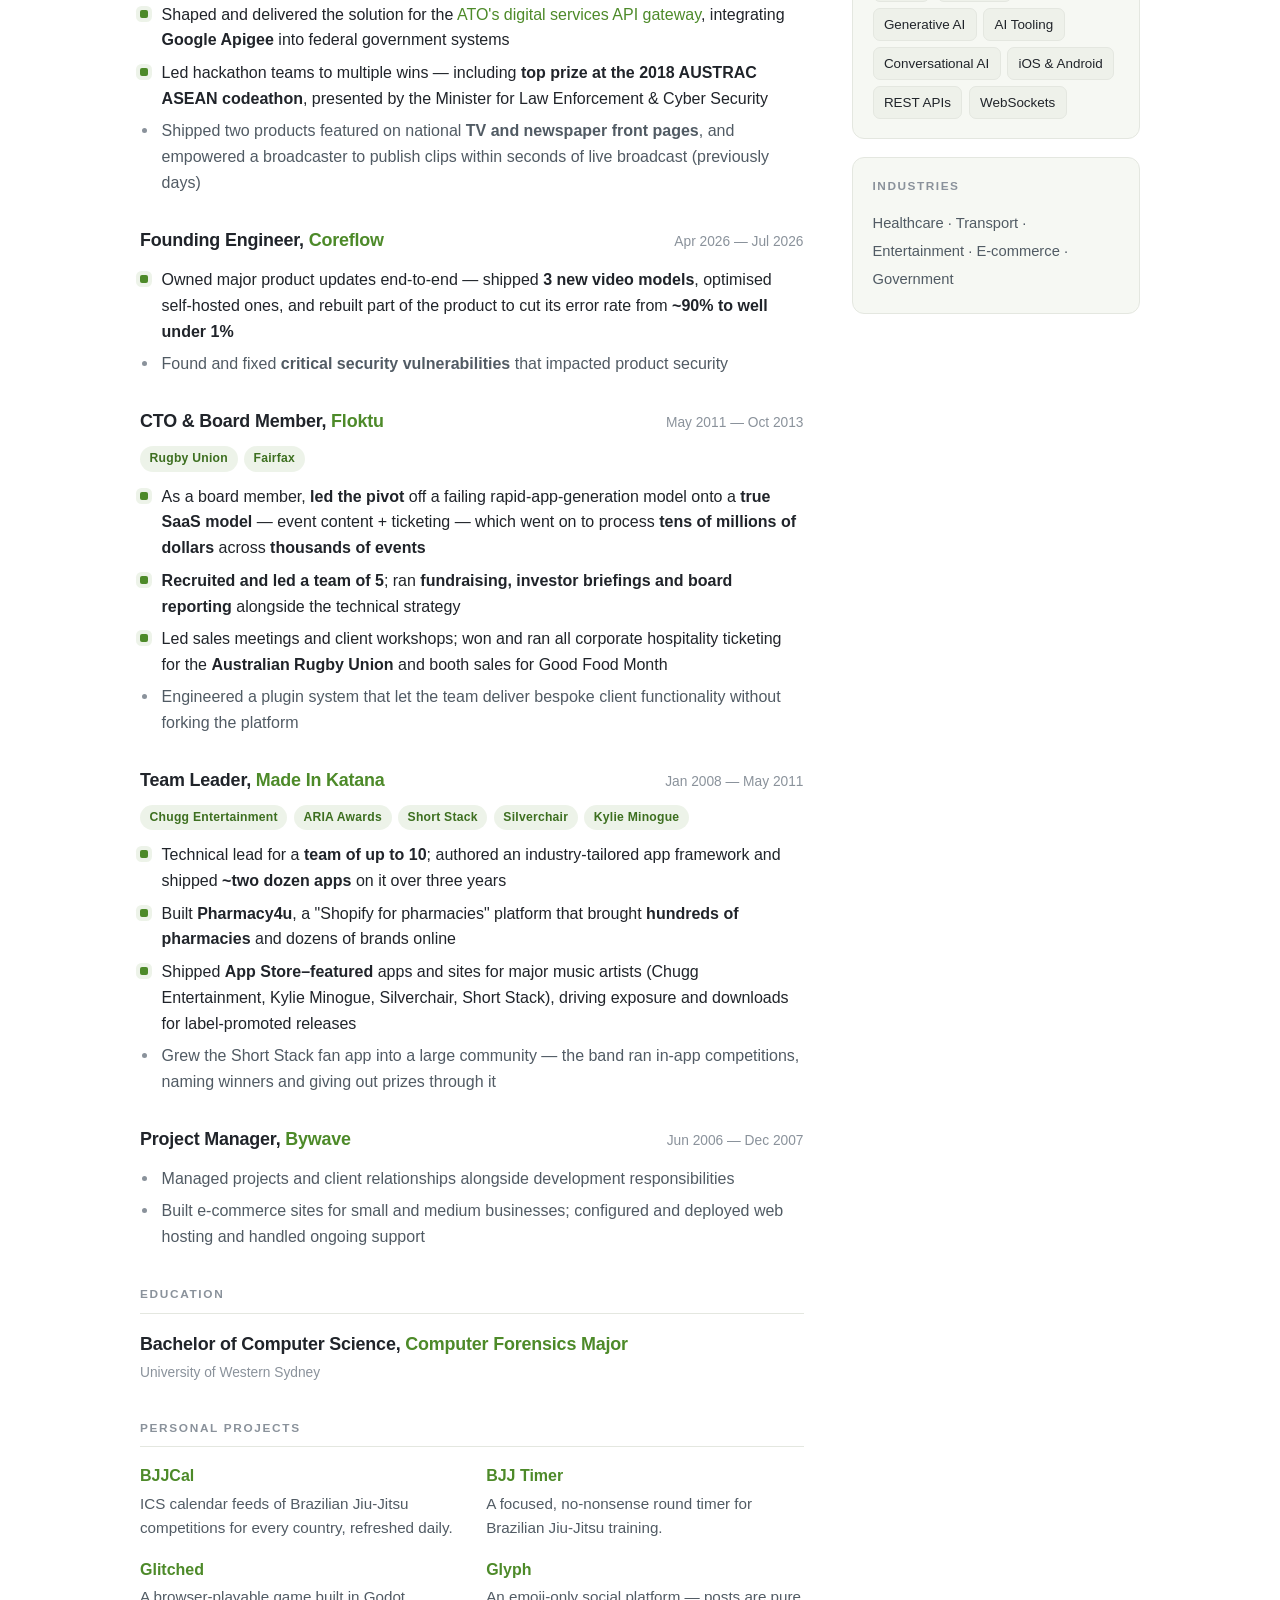
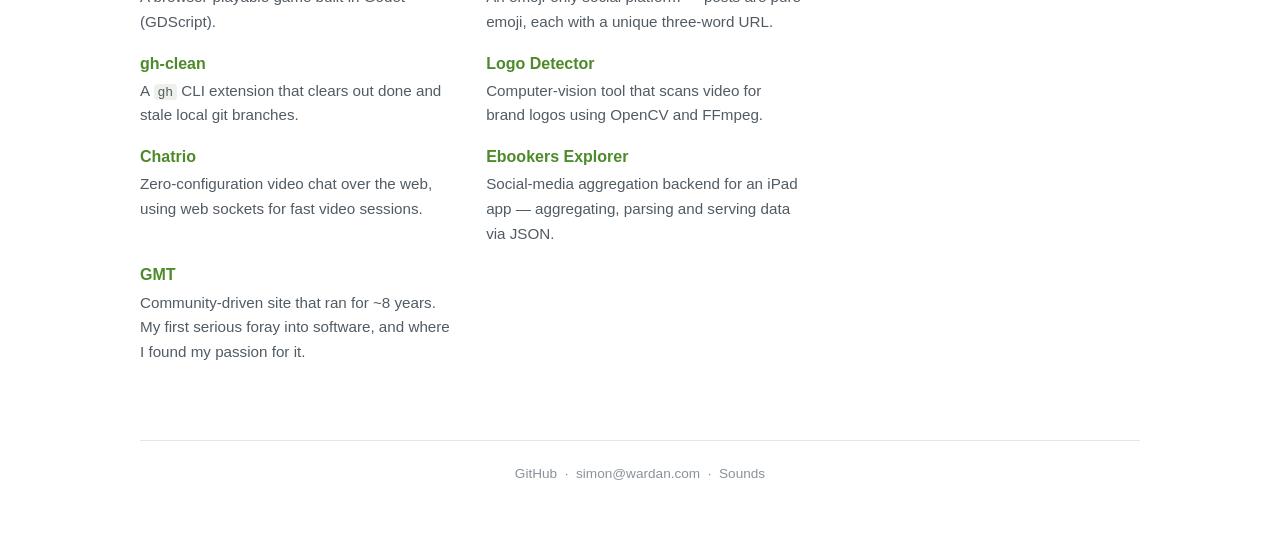
==== commit 57fde316: "Name Apigee explicitly on the ATO engagement Replace the generic "Google enterprise platform" wordin" ====
--- a/index.html
+++ b/index.html
@@ -90,7 +90,7 @@
 							<li class="win">Acted as <b>tech lead and delivery manager</b> on almost every engagement — owning <b>scope, estimates and budget</b> alongside the solution architecture</li>
 							<li class="win">Architected <b>cloud-native systems sustaining thousands of requests per second</b> — flight-operations software streamlining <b>80%+ of the national carrier's flights</b></li>
 							<li class="win">Built <b>AI products for healthcare and insurance</b> that saved <b>thousands of hours</b> of manual review, pre-filling and summarising content for expert review and sign-off</li>
-							<li class="win">Shaped and delivered the solution for the <a href="https://www.itnews.com.au/news/ato-to-integrate-new-digital-services-api-gateway-550332">ATO's digital services API gateway</a>, integrating a Google enterprise platform into federal government systems</li>
+							<li class="win">Shaped and delivered the solution for the <a href="https://www.itnews.com.au/news/ato-to-integrate-new-digital-services-api-gateway-550332">ATO's digital services API gateway</a>, integrating <b>Google Apigee</b> into federal government systems</li>
 							<li class="win">Led hackathon teams to multiple wins — including <b>top prize at the 2018 AUSTRAC ASEAN codeathon</b>, presented by the Minister for Law Enforcement &amp; Cyber Security</li>
 							<li>Shipped two products featured on national <b>TV and newspaper front pages</b>, and empowered a broadcaster to publish clips within seconds of live broadcast (previously days)</li>
 						</ul>
@@ -260,6 +260,7 @@
 					<div class="skill-list">
 						<span class="skill">AWS</span>
 						<span class="skill">GCP</span>
+						<span class="skill">Google Apigee</span>
 						<span class="skill">Azure</span>
 						<span class="skill">AI Vision</span>
 						<span class="skill">Generative AI</span>
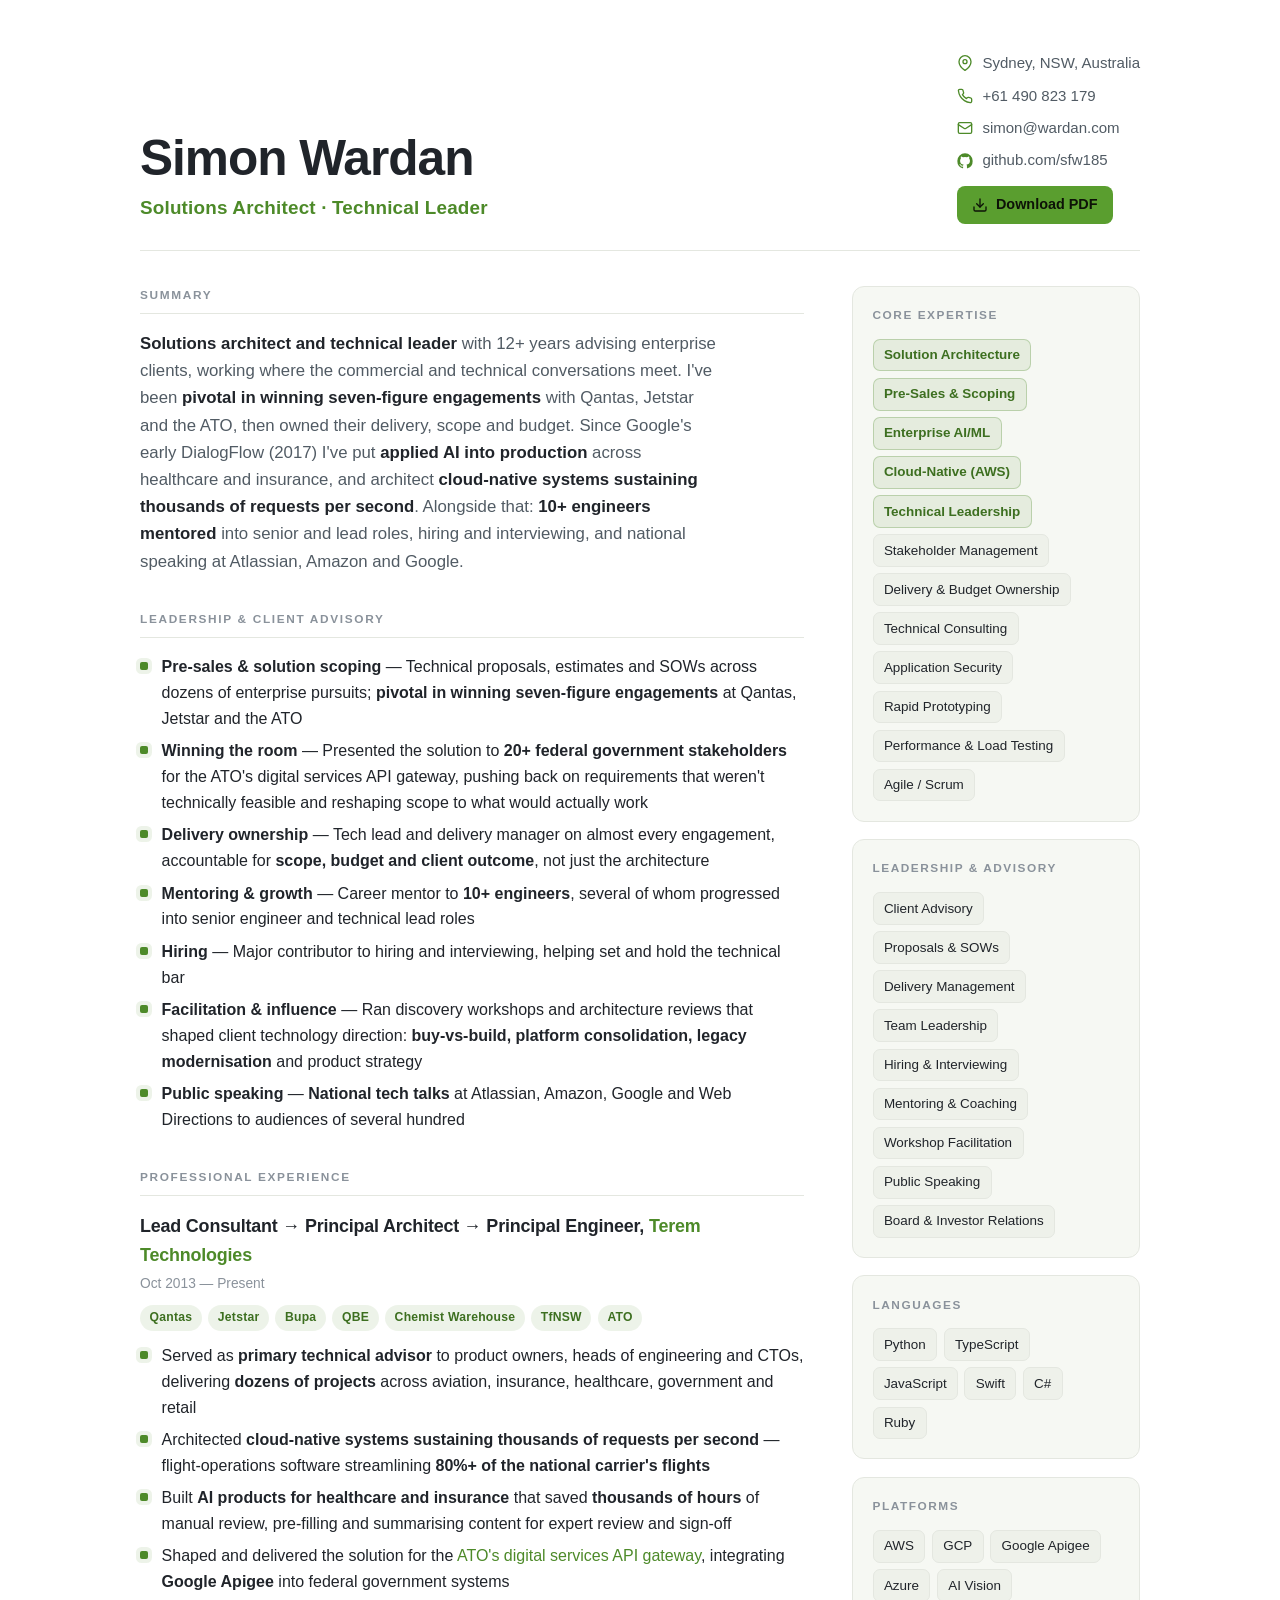
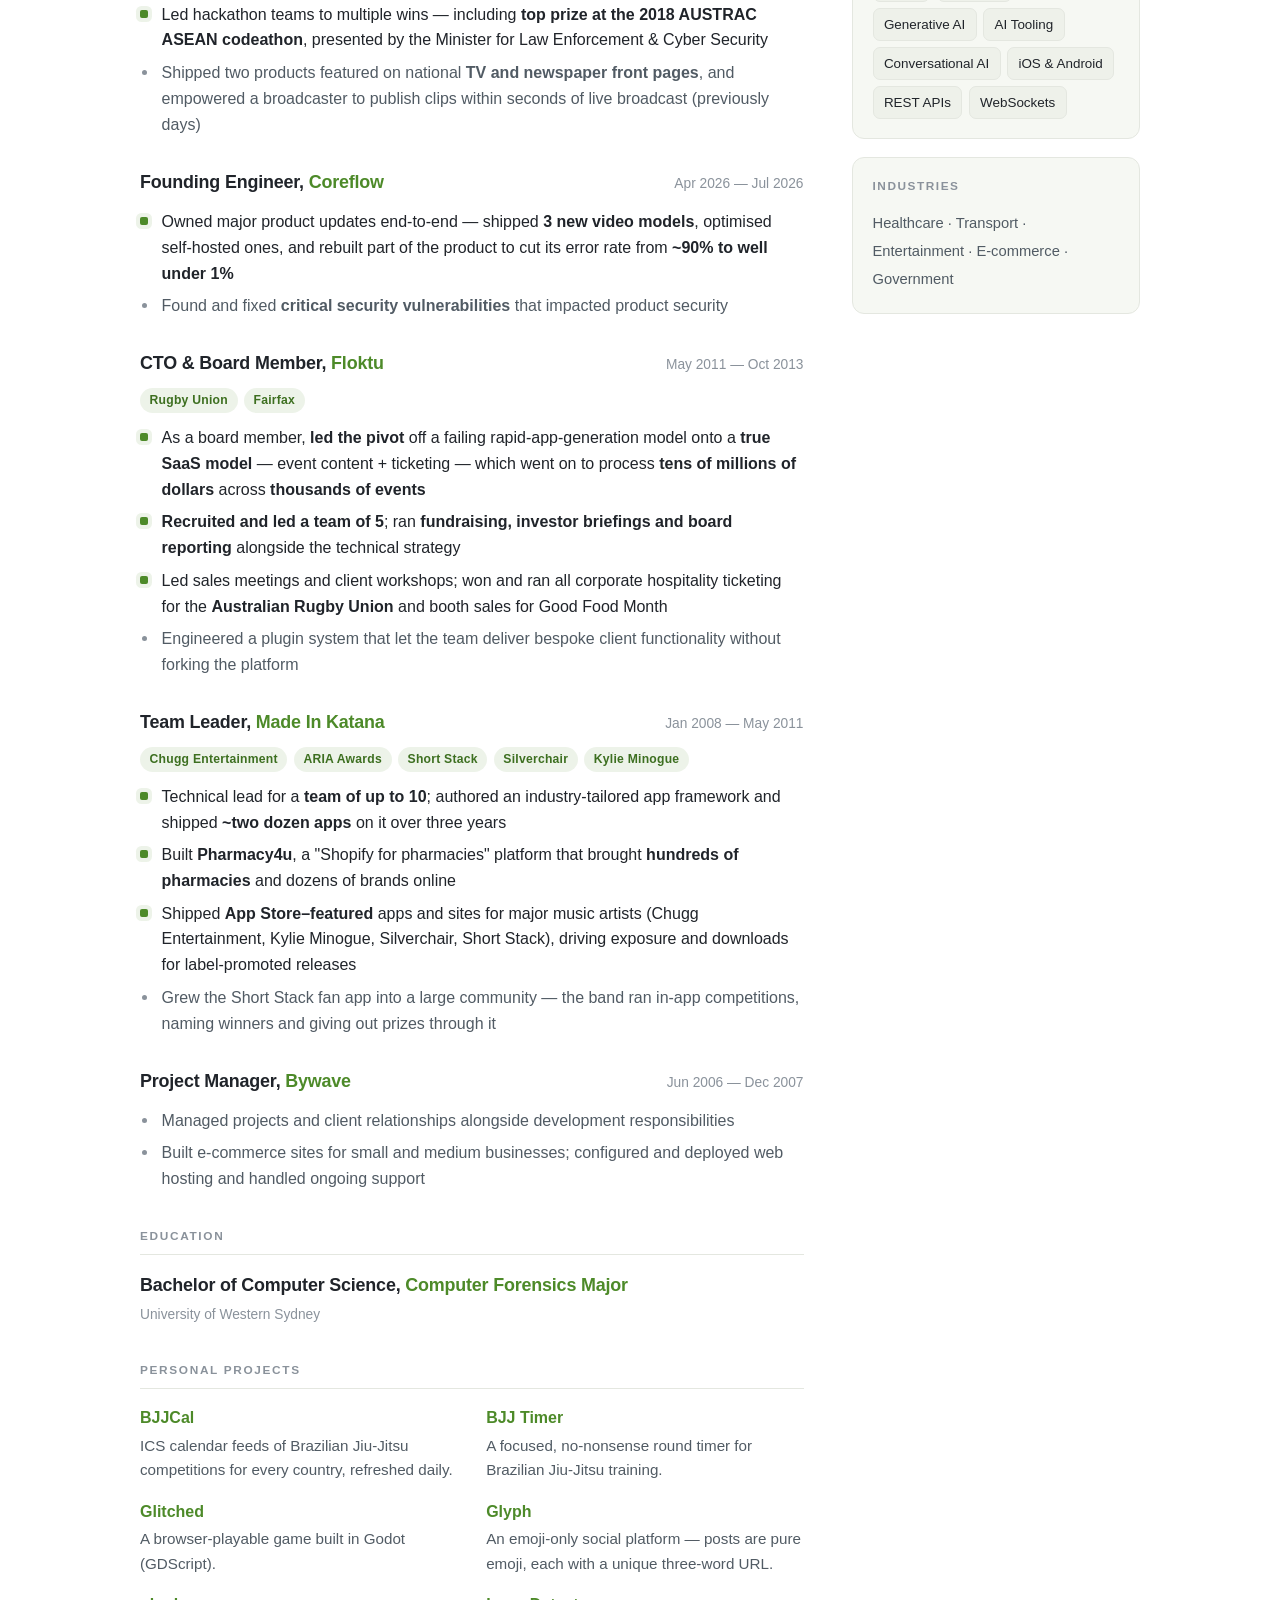
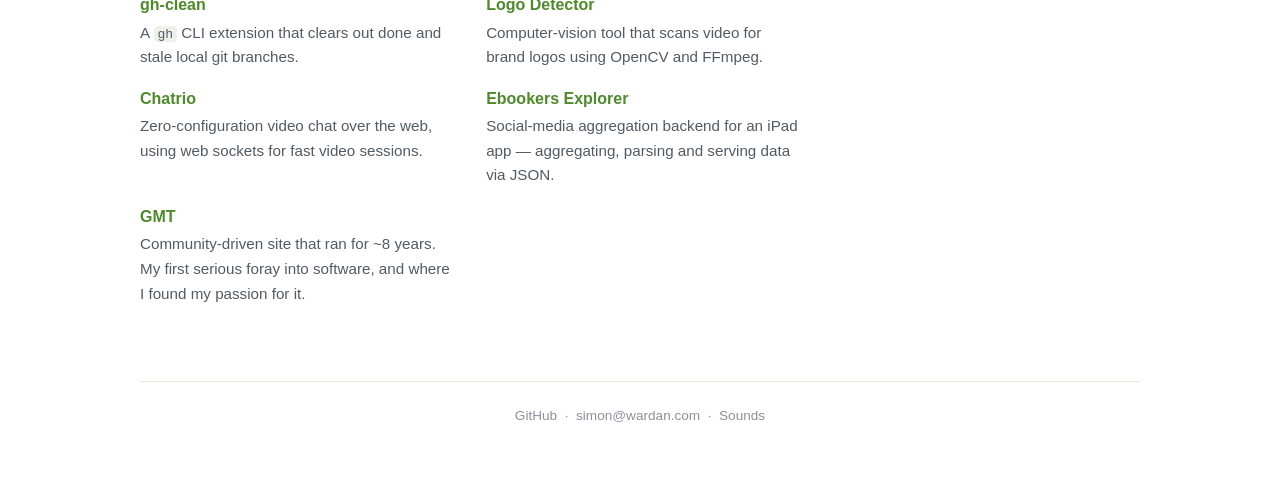
==== commit b505cee7: "Tighten wording, keep section headings with content in print; rebuild PDF - Drop "reliably" from the" ====
--- a/index.html
+++ b/index.html
@@ -58,7 +58,7 @@
 				<section>
 					<p class="eyebrow">Leadership &amp; Client Advisory</p>
 					<ul class="bullets">
-						<li class="win"><b>Pre-sales &amp; solution scoping</b> — Technical proposals, estimates and SOWs across dozens of enterprise pursuits; <b>pivotal in reliably winning seven-figure engagements</b> at Qantas, Jetstar and the ATO</li>
+						<li class="win"><b>Pre-sales &amp; solution scoping</b> — Technical proposals, estimates and SOWs across dozens of enterprise pursuits; <b>pivotal in winning seven-figure engagements</b> at Qantas, Jetstar and the ATO</li>
 						<li class="win"><b>Winning the room</b> — Presented the solution to <b>20+ federal government stakeholders</b> for the ATO's digital services API gateway, pushing back on requirements that weren't technically feasible and reshaping scope to what would actually work</li>
 						<li class="win"><b>Delivery ownership</b> — Tech lead and delivery manager on almost every engagement, accountable for <b>scope, budget and client outcome</b>, not just the architecture</li>
 						<li class="win"><b>Mentoring &amp; growth</b> — Career mentor to <b>10+ engineers</b>, several of whom progressed into senior engineer and technical lead roles</li>
@@ -87,7 +87,6 @@
 						</div>
 						<ul class="bullets">
 							<li class="win">Served as <b>primary technical advisor</b> to product owners, heads of engineering and CTOs, delivering <b>dozens of projects</b> across aviation, insurance, healthcare, government and retail</li>
-							<li class="win">Acted as <b>tech lead and delivery manager</b> on almost every engagement — owning <b>scope, estimates and budget</b> alongside the solution architecture</li>
 							<li class="win">Architected <b>cloud-native systems sustaining thousands of requests per second</b> — flight-operations software streamlining <b>80%+ of the national carrier's flights</b></li>
 							<li class="win">Built <b>AI products for healthcare and insurance</b> that saved <b>thousands of hours</b> of manual review, pre-filling and summarising content for expert review and sign-off</li>
 							<li class="win">Shaped and delivered the solution for the <a href="https://www.itnews.com.au/news/ato-to-integrate-new-digital-services-api-gateway-550332">ATO's digital services API gateway</a>, integrating <b>Google Apigee</b> into federal government systems</li>
--- a/styles.css
+++ b/styles.css
@@ -218,6 +218,8 @@
 	.aside { position: static; }
 	.card { border: 1px solid #ddd; padding: 0.7rem 0.8rem; break-inside: avoid; }
 	.job, .project { break-inside: avoid; }
+	.eyebrow, .card h2 { break-after: avoid; }
+	.eyebrow + .job { break-before: avoid; }
 	.contact .dl-item, .foot { display: none; }
 	ul.bullets li.win::before { box-shadow: none; }
 	.letter { max-width: none; margin-top: 1.6rem; }
